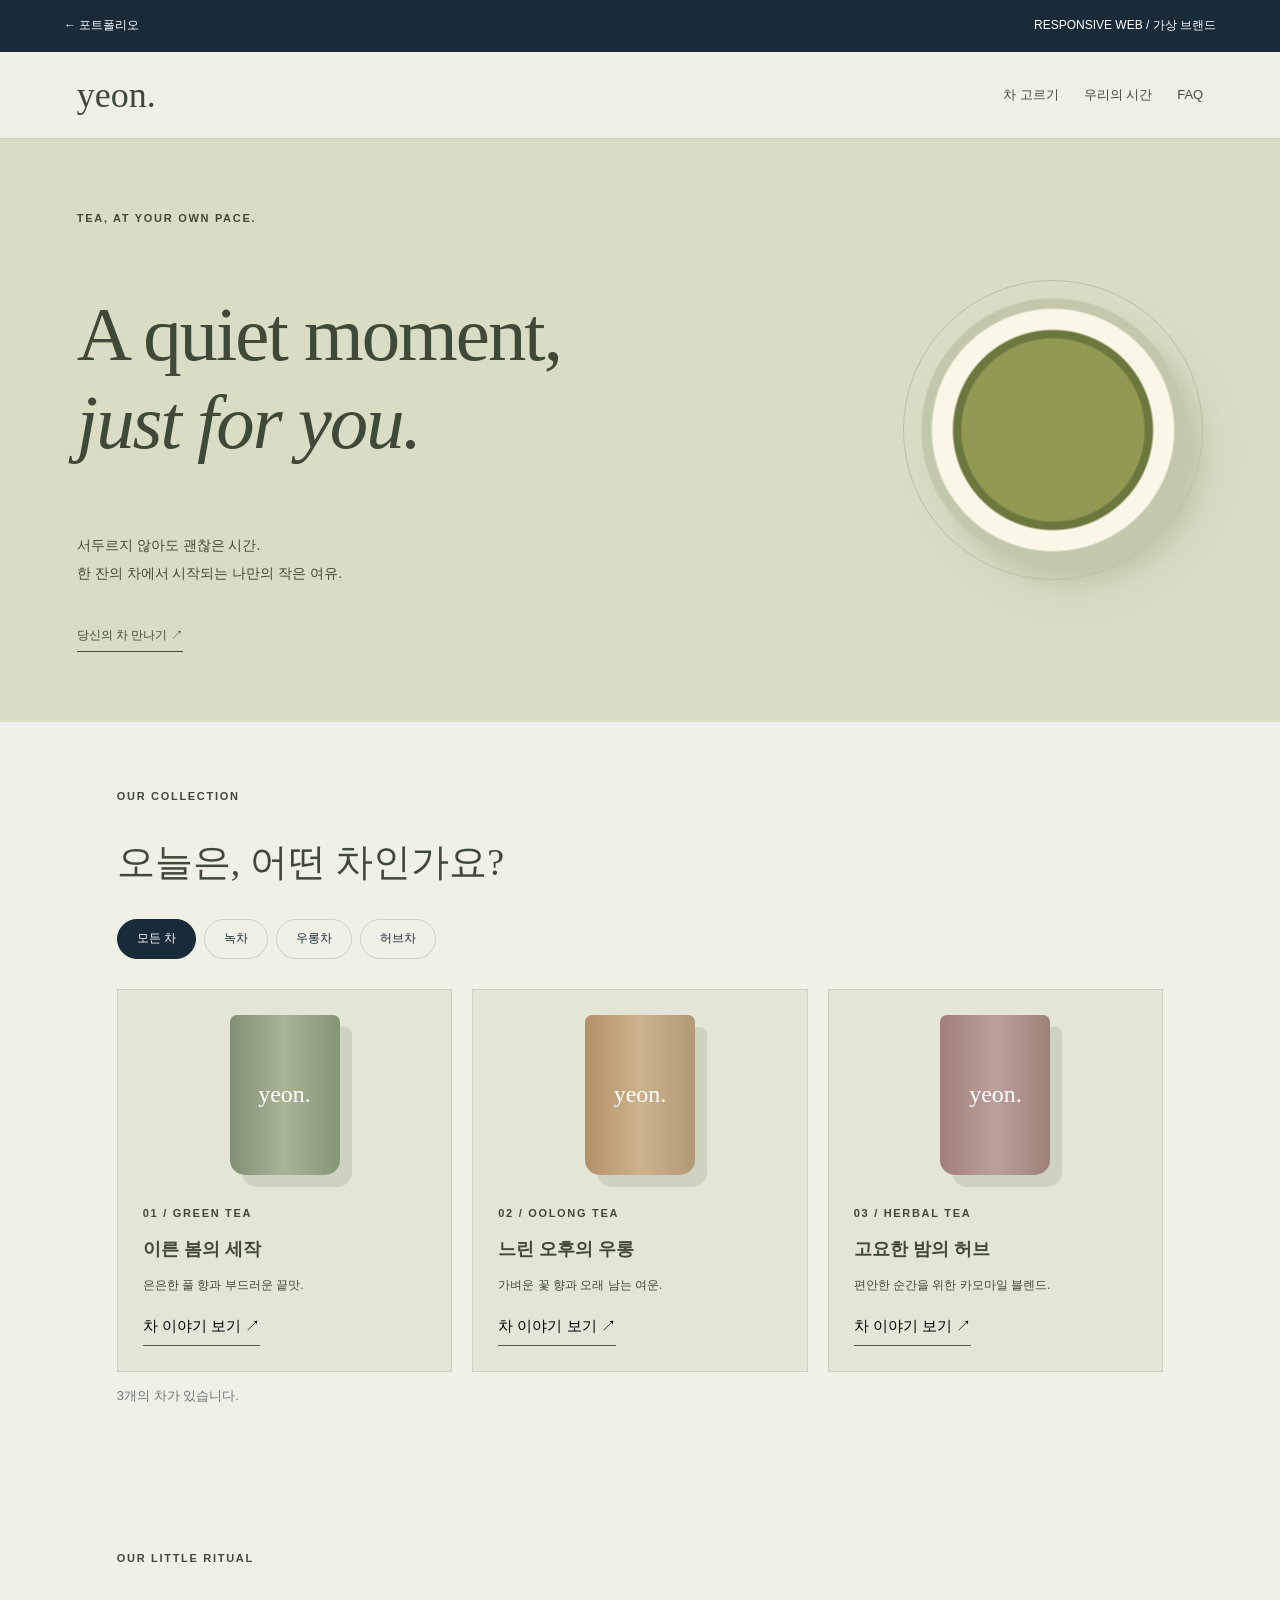
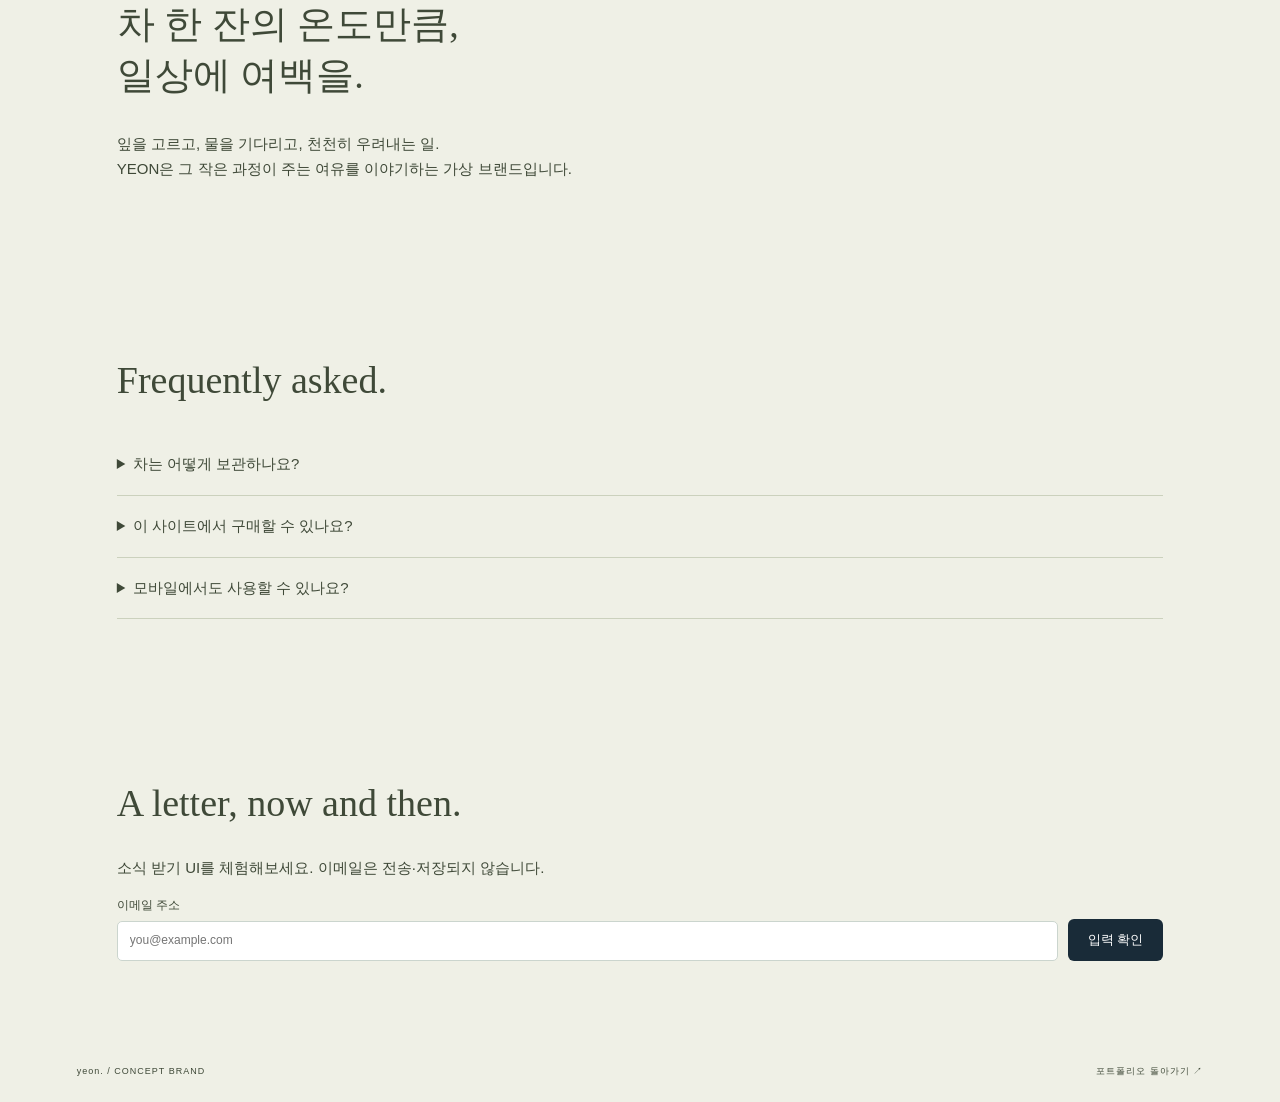
==== demos/brand/index.html @ fe29c584 "Add files via upload" ====
<!doctype html><html lang="ko"><head><meta charset="UTF-8"><meta name="viewport" content="width=device-width,initial-scale=1"><title>yeon. — 차를 위한 느린 시간</title><meta name="description" content="가상의 티 브랜드 YEON 반응형 웹 개인 프로젝트">  <script type="module" crossorigin src="../../assets/brand-DzNew3xN.js"></script>
  <link rel="modulepreload" crossorigin href="../../assets/style-luWbWYtQ.js">
  <link rel="stylesheet" crossorigin href="../../assets/style-BdWT83rc.css">
</head><body class="tea-page"><a class="skip" href="#main">본문 바로가기</a><header class="demo-top"><a href="../../index.html">← 포트폴리오</a><span>RESPONSIVE WEB / 가상 브랜드</span></header><nav class="tea-nav" aria-label="브랜드 메뉴"><a href="#"><b>yeon.</b></a><div><a href="#collection">차 고르기</a><a href="#story">우리의 시간</a><a href="#faq">FAQ</a></div></nav><main id="main"><section class="brand-hero"><div><div class="eyebrow">TEA, AT YOUR OWN PACE.</div><h1>A quiet moment,<br><em>just for you.</em></h1><p>서두르지 않아도 괜찮은 시간.<br>한 잔의 차에서 시작되는 나만의 작은 여유.</p><a class="text-link" href="#collection">당신의 차 만나기 ↗</a></div><div class="brand-cup" role="img" aria-label="녹차가 담긴 찻잔을 표현한 CSS 일러스트"></div></section><section class="brand-section" id="collection"><div class="eyebrow">OUR COLLECTION</div><h2>오늘은, 어떤 차인가요?</h2><div class="filters" role="group" aria-label="차 종류"><button class="active" data-tea="all" aria-pressed="true">모든 차</button><button data-tea="green" aria-pressed="false">녹차</button><button data-tea="oolong" aria-pressed="false">우롱차</button><button data-tea="herbal" aria-pressed="false">허브차</button></div><div class="tea-products"><article class="tea-product" data-type="green"><div class="tea-tin">yeon.</div><span class="eyebrow">01 / GREEN TEA</span><h3>이른 봄의 세작</h3><p>은은한 풀 향과 부드러운 끝맛.</p><button data-product="0">차 이야기 보기 ↗</button></article><article class="tea-product" data-type="oolong"><div class="tea-tin">yeon.</div><span class="eyebrow">02 / OOLONG TEA</span><h3>느린 오후의 우롱</h3><p>가벼운 꽃 향과 오래 남는 여운.</p><button data-product="1">차 이야기 보기 ↗</button></article><article class="tea-product" data-type="herbal"><div class="tea-tin">yeon.</div><span class="eyebrow">03 / HERBAL TEA</span><h3>고요한 밤의 허브</h3><p>편안한 순간을 위한 카모마일 블렌드.</p><button data-product="2">차 이야기 보기 ↗</button></article></div><p id="tea-status" role="status" class="subtle">3개의 차가 있습니다.</p></section><section class="brand-section" id="story"><div class="eyebrow">OUR LITTLE RITUAL</div><h2>차 한 잔의 온도만큼,<br>일상에 여백을.</h2><p>잎을 고르고, 물을 기다리고, 천천히 우려내는 일.<br>YEON은 그 작은 과정이 주는 여유를 이야기하는 가상 브랜드입니다.</p></section><section class="brand-section faq" id="faq"><h2>Frequently asked.</h2><details><summary>차는 어떻게 보관하나요?</summary><p>향이 강한 물건과 분리하고, 직사광선과 습기를 피해 밀봉해 보관해주세요.</p></details><details><summary>이 사이트에서 구매할 수 있나요?</summary><p>포트폴리오용 가상 브랜드로, 실제 주문과 결제는 제공하지 않습니다.</p></details><details><summary>모바일에서도 사용할 수 있나요?</summary><p>화면 폭에 맞춰 제품 목록과 메인 비주얼이 재배치됩니다.</p></details></section><section class="brand-section"><h2>A letter, now and then.</h2><p>소식 받기 UI를 체험해보세요. 이메일은 전송·저장되지 않습니다.</p><form id="newsletter" class="toolbar"><label>이메일 주소<input name="email" type="email" required placeholder="you@example.com" autocomplete="email"></label><button class="button">입력 확인</button></form><p role="status" id="newsletter-result"></p></section></main><footer><span>yeon. / CONCEPT BRAND</span><a href="../../index.html">포트폴리오 돌아가기 ↗</a></footer><dialog id="tea-dialog"><button class="dialog-close" aria-label="닫기">×</button><div id="tea-detail"></div></dialog></body></html>
---- assets/style-BdWT83rc.css ----
*{box-sizing:border-box}html{scroll-behavior:smooth;scroll-padding-top:24px}body{margin:0;background:#f5f3ed;color:#192b38;font-family:Arial,Apple SD Gothic Neo,Malgun Gothic,sans-serif;font-size:15px;line-height:1.65}a{color:inherit;text-decoration:none}button,input,select{font:inherit}button,a,input,select,summary{outline-offset:5px}button{cursor:pointer}button:disabled{cursor:wait;opacity:.55}button:focus-visible,a:focus-visible,input:focus-visible,select:focus-visible,summary:focus-visible{outline:3px solid #ee673d}.skip{position:fixed;left:16px;top:-100px;z-index:100;background:#192b38;color:#fff;padding:12px}.skip:focus{top:12px}.sr-only{position:absolute;width:1px;height:1px;overflow:hidden;clip-path:inset(50%)}.site-header,main>section,footer{padding-left:6%;padding-right:6%}.site-header{display:flex;align-items:center;gap:28px;height:112px;border-bottom:1px solid #d9ddd8}.wordmark{font-size:38px;font-weight:900;letter-spacing:-5px}.wordmark span{font-size:13px;vertical-align:top;letter-spacing:0;margin-left:8px}.header-caption{font-size:10px;line-height:1.5;letter-spacing:1.4px}.site-header nav{margin-left:auto;display:flex;gap:34px;font-size:13px}.site-header small{color:#ee673d}.eyebrow{font-size:11px;letter-spacing:1.7px;font-weight:700}.orange-dot{width:7px;height:7px;border-radius:50%;display:inline-block;background:#ee673d;margin-right:10px}.hero{padding-top:66px}.hero h1{font-size:clamp(40px,6.7vw,100px);line-height:1.22;letter-spacing:-.075em;margin:30px 0 28px;font-weight:800}.serif{font-weight:500}.orange{color:#ee673d}.hero-bottom{display:flex;align-items:center;justify-content:space-between;margin-bottom:50px}.hero-bottom p{font-size:16px;line-height:1.9}.circle-link{border:1px solid #a4afa9;border-radius:50%;width:75px;height:75px;display:grid;place-items:center;font-size:36px;transition:.25s}.circle-link:hover{background:#192b38;color:#f5f3ed;transform:rotate(-15deg)}.hero-foot{display:flex;justify-content:space-between;border-top:1px solid #cbd1ca;padding:17px 0;font-size:9px;letter-spacing:1px}.work-section{padding-top:80px;padding-bottom:90px}.section-heading{display:flex;align-items:end;justify-content:space-between}.section-heading h2{font-size:32px;letter-spacing:-1.5px;margin:12px 0}.section-heading>p{font-size:11px;color:#63716e}.filters{display:flex;gap:8px;flex-wrap:wrap;margin:25px 0 30px}.filters button{background:transparent;border:1px solid #cbd1ca;border-radius:30px;padding:9px 19px;font-size:12px;color:#192b38}.filters .active{background:#192b38;color:#fff;border-color:#192b38}.filters sup{margin-left:5px;font-size:9px}.project-grid{display:grid;grid-template-columns:1fr 1fr;gap:48px 30px}.project[hidden]{display:none}.project-art{display:block;position:relative;aspect-ratio:1.42;overflow:hidden;border-radius:3px}.art-label{position:absolute;bottom:20px;left:25px;font-size:8px;letter-spacing:1px;font-weight:700}.art-arrow{position:absolute;bottom:16px;right:22px;font-size:24px}.project-art>div{transition:transform .45s}.project-art:hover>div{transform:translateY(-4px)}.art-admin{background:#d9e3df;padding:40px 28px}.mini-admin{display:flex;background:#fff;border-radius:5px;box-shadow:0 12px 35px #243b3c20;height:90%;font-size:7px;transform:rotate(-3deg)}.mini-admin aside{width:24%;padding:17px 10px;border-right:1px solid #eee;background:#f9fbfa}.mini-admin aside b{font-size:15px;display:block;margin-bottom:20px}.mini-admin aside b span{color:#ee673d;margin-left:8px}.mini-admin i{display:block;font-style:normal;margin:10px 0;padding:4px}.mini-admin .selected{background:#deebe6;color:#276353}.mini-main{padding:18px 15px;flex:1}.mini-top{font-size:12px;font-weight:700}.mini-top>span{float:right;color:#4a8070;font-size:6px}.mini-kpis{display:flex;gap:7px;margin-top:15px}.mini-kpis>div{border:1px solid #e1e8e5;padding:7px;flex:1;font-size:6px}.mini-kpis strong{display:block;font-size:16px}.mini-kpis em{font-style:normal;color:#3e8a71}.mini-kpis small{font-size:8px}.mini-chart{border:1px solid #e1e8e5;margin-top:12px;padding:10px;height:85px}.bars{display:flex;align-items:end;gap:9%;height:45px;margin-top:5px}.bars i{background:#416d60;height:var(--h);width:8%;border-radius:2px 2px 0 0}.mini-lines i{display:block;border-bottom:1px solid #e5ebe8;height:13px}.art-play{background:#f3734e;color:#3d2b35}.play-title{position:absolute;top:20px;left:27px;font-size:60px;font-weight:900;line-height:.95;letter-spacing:-3px;z-index:1;transform:rotate(-7deg)}.play-title em{font-family:Georgia,serif;color:#fff5d8;font-weight:500}.mini-wheel{width:205px;height:205px;background:conic-gradient(#ffe4a1 0 60deg,#584579 60deg 120deg,#fff3d0 120deg 180deg,#d44630 180deg 240deg,#ffe4a1 240deg 300deg,#514476 300deg);border-radius:50%;position:absolute;right:12%;top:22%;border:8px solid #fff0cc;box-shadow:9px 12px #c64c34;display:grid;place-items:center;transform:rotate(12deg)}.mini-wheel span{border-radius:50%;background:#fff3d0;border:4px solid #3c2d3e;font-size:32px;width:62px;height:62px;text-align:center}.ticket{position:absolute;left:25px;bottom:65px;padding:10px 15px;background:#fff0cc;font-size:10px;letter-spacing:2px;transform:rotate(-8deg);border:1px dashed #4a3038}.art-orders{background:#d8dce9;padding:40px 35px}.order-preview{background:#fbfcff;border-radius:5px;padding:23px;box-shadow:8px 12px #bbc2d4;transform:rotate(3deg)}.order-head{display:flex;justify-content:space-between;align-items:center;font-size:7px}.order-head b{font-size:15px;letter-spacing:-.5px}.order-head b span{color:#ee673d}.order-preview h4{font-size:24px;letter-spacing:-1px;margin:20px 0}.order-preview-tabs{font-size:8px;word-spacing:12px;border-bottom:1px solid #ddd;padding-bottom:10px}.order-preview-tabs b{color:#52659c}.preview-row{display:flex;justify-content:space-between;font-size:7px;padding:12px 0;border-bottom:1px solid #e5e6ee}.preview-row em{font-style:normal;background:#e5eaf8;padding:0 6px;border-radius:5px}.art-tea{background:#d5d5be;color:#3f4938}.tea-logo{position:absolute;left:28px;top:15px;font-family:Georgia,serif;font-size:36px}.tea-orbit{width:320px;height:320px;border:1px solid #a6ad91;border-radius:50%;position:absolute;right:-40px;top:-50px}.tea-cup{position:absolute;right:12%;top:20%;width:160px;height:160px;border-radius:50%;background:radial-gradient(circle,#929451 0 43%,#6d7040 44% 47%,#f3eee1 48% 58%,#d9d3bd 59% 63%,transparent 64%);filter:drop-shadow(12px 19px 8px rgba(89,97,61,.2509803922))}.tea-copy{position:absolute;left:28px;bottom:65px;font-size:39px;line-height:1.13;font-family:Georgia,serif;letter-spacing:-1.5px}.tea-copy em{font-weight:400}.project-caption{display:flex;justify-content:space-between;gap:10px;padding-top:20px}.project-no{font-size:9px;letter-spacing:1px;color:#687570}.project-caption h3{font-size:19px;margin:7px 0 3px;letter-spacing:-.7px}.project-caption p{font-size:12px;color:#63716e;margin:0}.tags{display:flex;gap:5px;flex-wrap:wrap;align-content:start;padding-top:3px}.tags span{border:1px solid #cbd1ca;font-size:9px;padding:2px 7px;border-radius:20px;white-space:nowrap}.project-links{display:flex;gap:22px;margin-top:16px;font-size:11px}.project-links button{border:0;background:none;color:#63716e;padding:0}.about-section{border-top:1px solid #cbd1ca;padding-top:70px;padding-bottom:80px;display:grid;grid-template-columns:1fr 1fr;gap:60px}.about-section h2{font-size:35px;line-height:1.5;letter-spacing:-1.5px}.about-section p{font-size:13px;color:#63716e}.text-link{font-size:12px;border-bottom:1px solid;padding-bottom:5px;display:inline-block;margin-top:25px}.principles>div{position:relative;padding:22px 0 20px 42px;border-bottom:1px solid #cbd1ca}.principles span{position:absolute;left:0;top:24px;font-size:10px;color:#ee673d}.principles h3{margin:0;font-size:18px}.principles p{margin:7px 0}.contact-section{background:#192b38;color:#f5f3ed;padding-top:65px;padding-bottom:40px}.contact-section .eyebrow{color:#a9b4b4}.contact-section h2{font-size:clamp(32px,5.2vw,72px);line-height:1.3;letter-spacing:-3px;margin:24px 0 40px}.contact-section h2 span{color:#ee673d;margin-left:35px}.contact-bottom{display:flex;justify-content:space-between;border-top:1px solid rgba(255,255,255,.1882352941);padding-top:20px;font-size:12px}.contact-bottom p{margin:0;color:#bac3c3}footer{display:flex;justify-content:space-between;padding-top:23px;padding-bottom:23px;font-size:9px;letter-spacing:1px}dialog{border:0;border-radius:12px;padding:40px;width:min(620px,90vw);color:#192b38;background:#f5f3ed;max-height:85vh}dialog::backdrop{background:#15263199}.dialog-close{position:absolute;right:15px;top:10px;border:0;background:none;font-size:30px}dialog h2{font-size:28px}dialog li{margin-bottom:10px}dialog .button{display:inline-block;margin-top:20px}.button{border:0;background:#192b38;color:#fff;padding:10px 20px;border-radius:6px;font-size:13px}.button.secondary{background:#fff;color:#192b38;border:1px solid #ced7d2}.badge{padding:4px 9px;border-radius:20px;background:#e6eee9;color:#3e6556;font-size:11px;white-space:nowrap}.notice{padding:12px 16px;background:#fff3df;border:1px solid #eadcc0;border-radius:6px;font-size:12px;color:#736447}.demo-top{display:flex;justify-content:space-between;align-items:center;padding:16px 5%;background:#192b38;color:#fff;font-size:12px}.demo-wrap{max-width:1250px;margin:auto;padding:40px 5%}.demo-wrap h1{font-size:34px;letter-spacing:-1.5px;margin:8px 0}.demo-wrap h2{font-size:20px}.demo-heading{display:flex;justify-content:space-between;align-items:center;gap:20px;margin:25px 0}.subtle{color:#6a7774;font-size:13px}.stat-grid{display:grid;grid-template-columns:repeat(3,1fr);gap:18px;margin:24px 0}.stat{background:#fff;border:1px solid #dde3dd;border-radius:8px;padding:22px}.stat strong{display:block;font-size:30px;margin-top:8px}.stat small{color:#41705e}.panel{background:#fff;border:1px solid #dde3dd;border-radius:8px;padding:24px;margin:18px 0}.toolbar{display:flex;flex-wrap:wrap;gap:10px;align-items:end}.toolbar label{display:grid;gap:5px;font-size:12px;flex:1;min-width:130px}input,select{border:1px solid #cbd5ce;border-radius:5px;padding:9px 12px;max-width:100%;background:#fff;color:#192b38}table{width:100%;border-collapse:collapse;white-space:nowrap;font-size:13px}th{text-align:left;background:#f4f6f3;font-size:11px;color:#6a7774}td,th{padding:14px 12px;border-bottom:1px solid #e6ebe6}.table-scroll{overflow:auto;margin-top:20px}.table-link{border:0;background:none;color:#315e81;text-decoration:underline}.pagination{display:flex;justify-content:center;gap:8px;margin-top:20px}.pagination button{border:1px solid #d4dcd5;background:#fff;padding:5px 12px;border-radius:4px}.pagination .active{background:#192b38;color:#fff}.demo-tabs{display:flex;gap:6px;border-bottom:1px solid #cbd5ce;margin:20px 0}.demo-tabs button{border:0;background:none;padding:10px 18px;color:#627069}.demo-tabs .active{border-bottom:2px solid #ee673d;color:#192b38;font-weight:700}.data-chart{display:flex;align-items:end;gap:6%;height:170px;padding-top:20px;border-bottom:1px solid #d4dcd5}.data-chart>div{height:var(--h);background:#4f7c68;flex:1;min-height:15px;border-radius:5px 5px 0 0;position:relative}.data-chart span{position:absolute;bottom:4px;left:0;right:0;text-align:center;color:#fff;font-size:11px}.detail-grid{display:grid;grid-template-columns:1fr 1fr;gap:18px}.empty{text-align:center;padding:35px;color:#667771}.error{color:#b84428;font-size:12px}.form-stack{display:grid;gap:15px}.form-stack label{display:grid;gap:5px;font-size:13px}.toast{padding:12px;background:#dfeee6;border-radius:6px;margin:15px 0}.lab-body{background:#fff6e9}.lab-title{font-family:Georgia,serif;font-size:65px!important;color:#47314d}.lab-tabs{display:flex;gap:10px;flex-wrap:wrap;margin:22px 0}.lab-tabs button{padding:10px 20px;border:1px solid #d9cfc5;background:transparent;border-radius:25px}.lab-tabs .active{background:#49364f;color:#fff}.lab-panel{background:#fffdfa;border:1px solid #e6d8ca;border-radius:15px;padding:35px;text-align:center;min-height:400px}.wheel-wrap{position:relative;width:260px;height:260px;margin:15px auto 30px}.wheel{width:100%;height:100%;border:10px solid #f5dfb2;border-radius:50%;background:conic-gradient(#eb7657 0 60deg,#6d5882 60deg 120deg,#edc46f 120deg 180deg,#eb7657 180deg 240deg,#6d5882 240deg 300deg,#edc46f 300deg);transition:transform 3s cubic-bezier(.12,.65,.13,1);display:grid;place-items:center}.wheel b{background:#fff5e1;border-radius:50%;width:70px;height:70px;display:grid;place-items:center;font-size:30px;color:#49364f}.pointer{position:absolute;top:-10px;left:calc(50% - 12px);border-left:12px solid transparent;border-right:12px solid transparent;border-top:28px solid #49364f;z-index:1}.prize-legend{font-size:12px;color:#746572}.cards{display:flex;gap:16px;justify-content:center;margin:35px 0;flex-wrap:wrap}.draw-card{background:#6b577b;border:4px solid #e5c58a;color:#fff1d3;width:120px;height:160px;border-radius:10px;font-size:32px;transition:transform .3s}.draw-card.revealed{background:#fff0d5;color:#49364f;font-size:17px;transform:rotate(-3deg)}.mission-list{max-width:580px;margin:25px auto;text-align:left}.mission-row{display:flex;justify-content:space-between;align-items:center;padding:15px 0;border-bottom:1px solid #e4d9ce;gap:10px}.mission-row button{border:1px solid #d6c9bf;border-radius:6px;padding:7px 12px;background:#fff}.mission-row button:disabled{cursor:default}.mission-progress{width:100%;accent-color:#ee673d;height:16px}.drag-list{list-style:none;padding:0;max-width:550px;margin:25px auto;display:grid;gap:10px}.drag-item{display:flex;align-items:center;justify-content:space-between;background:#f4ece1;padding:16px;border:1px solid #dacabb;border-radius:6px;gap:10px;cursor:grab}.drag-item button{border:1px solid #cbb9a9;background:#fff;padding:4px 12px;border-radius:4px}.drag-item.selected{outline:3px solid #ed704f}.tea-page{background:#eff0e6;color:#3f4938}.tea-nav{display:flex;align-items:center;justify-content:space-between;padding:22px 6%;border-bottom:1px solid #ccd1be}.tea-nav b{font:36px Georgia,serif}.tea-nav div{display:flex;gap:25px;font-size:13px}.brand-hero{padding:70px 6%;min-height:500px;display:flex;align-items:center;justify-content:space-between;background:#d9ddc6;overflow:hidden;gap:30px}.brand-hero h1{font:clamp(42px,6vw,82px)/1.15 Georgia,serif;letter-spacing:-2px}.brand-hero p{font-size:14px;line-height:2}.brand-cup{flex:0 0 300px;width:300px;height:300px;background:radial-gradient(circle,#919952 0 43%,#6b773c 44% 47%,#fbf7e8 48% 57%,#c3c8ad 58% 62%,transparent 63%);filter:drop-shadow(20px 24px 12px rgba(83,101,53,.1882352941));border:1px solid #b8c0a5;border-radius:50%}.brand-section{max-width:1200px;margin:auto;padding:65px 6%}.brand-section h2{font:38px Georgia,serif}.tea-products{display:grid;grid-template-columns:repeat(3,1fr);gap:20px;margin-top:30px}.tea-product{padding:25px;background:#e3e6d6;border:1px solid #cbd1bd}.tea-tin{height:160px;margin:0 auto 25px;width:110px;background:linear-gradient(90deg,#819075,#a8b496,#849578);border-radius:7px 7px 15px 15px;display:grid;place-items:center;font:24px Georgia,serif;box-shadow:12px 12px #344c3020;color:#fff}.tea-product:nth-child(2) .tea-tin{background:linear-gradient(90deg,#b49168,#ccb28d,#b39875)}.tea-product:nth-child(3) .tea-tin{background:linear-gradient(90deg,#a17e79,#bca09b,#9f8179)}.tea-product h3{font-size:18px;margin:10px 0}.tea-product p{font-size:12px}.tea-product button{background:none;border:0;border-bottom:1px solid #526047;padding:6px 0}.faq details{border-bottom:1px solid #cbd1bd;padding:18px 0}.faq summary{cursor:pointer}.faq p{font-size:13px;color:#63705b}.profile-wrap{max-width:850px;margin:auto;padding:60px 6%}.profile-wrap section{padding:20px 0;border-bottom:1px solid #ccd1ca}.profile-wrap h1{font-size:45px;margin:5px 0}.profile-wrap li{margin:10px 0}@media(min-width:1500px){.site-header,main>section,footer{padding-left:max(6%,(100vw - 1320px) / 2);padding-right:max(6%,(100vw - 1320px) / 2)}}@media(max-width:800px){.site-header{height:85px;gap:18px}.site-header nav{gap:18px}.hero{padding-top:44px}.hero h1{font-size:8.2vw}.hero-bottom{margin-bottom:30px}.hero-bottom p{font-size:13px}.hero-foot{font-size:7px}.hero-foot span:last-child{display:none}.work-section{padding-top:50px}.section-heading{display:block}.section-heading h2{font-size:27px}.project-grid{gap:35px 20px}.project-caption{display:block}.tags{margin-top:9px}.project-art{aspect-ratio:1.2}.mini-admin{min-width:260px}.art-admin{padding:35px 15px}.mini-wheel{width:145px;height:145px;right:8%;top:30%}.play-title{font-size:45px}.order-preview{min-width:250px;padding:15px}.art-orders{padding:40px 20px}.tea-copy{font-size:29px}.tea-cup{width:130px;height:130px;right:4%}.about-section{gap:30px}.about-section h2{font-size:27px}.principles>div{padding-left:30px}.contact-bottom{gap:20px}.brand-cup{flex-basis:220px;height:220px}.tea-products{gap:10px}.tea-product{padding:20px 12px}}@media(max-width:560px){.header-caption{display:none}.site-header nav{font-size:11px}.hero h1{font-size:9vw;margin:30px 0}.hero-bottom p{font-size:12px}.circle-link{width:49px;height:49px;font-size:26px}.project-grid{grid-template-columns:1fr}.project-art{aspect-ratio:1.4}.mini-admin{min-width:0}.mini-wheel{width:190px;height:190px;top:20%}.play-title{font-size:60px}.project-caption{display:flex}.project-caption h3{font-size:17px}.tags{max-width:90px}.tea-copy{font-size:38px}.tea-cup{width:160px;height:160px;right:8%}.about-section{grid-template-columns:1fr}.about-section h2{font-size:30px}.contact-section h2{letter-spacing:-1.5px}.contact-bottom{display:block}.contact-bottom a{display:inline-block;margin-top:20px}footer span:nth-child(2){display:none}.stat-grid{gap:8px}.stat{padding:12px}.stat strong{font-size:23px}.stat small{font-size:9px}.demo-wrap{padding-top:24px}.demo-wrap h1{font-size:28px}.demo-heading{flex-wrap:wrap}.panel{padding:16px}.detail-grid{grid-template-columns:1fr}.lab-panel{padding:25px 12px}.lab-title{font-size:48px!important}.cards{gap:8px}.draw-card{width:85px;height:125px}.brand-hero{display:block;padding-top:40px}.brand-cup{width:240px;height:240px;margin:30px auto 0}.tea-nav div{gap:15px}.tea-products{grid-template-columns:1fr}.tea-product{padding:25px}.tea-tin{height:180px;width:130px}.hero-foot{letter-spacing:.3px}.drag-item{padding:12px;font-size:12px}.drag-item button{padding:4px 8px}}@media(prefers-reduced-motion:reduce){html{scroll-behavior:auto}*,*:before,*:after{animation-duration:.01ms!important;transition-duration:.01ms!important}.wheel{transition-duration:.01ms!important}}.resume-page{background:#e8ece9}.resume-layout{max-width:1080px;margin:0 auto;padding:32px 24px 55px}.resume-toolbar{display:flex;justify-content:space-between;align-items:center;gap:20px}.resume-toolbar p{margin:5px 0;font-size:22px;font-weight:700;letter-spacing:-.7px}.resume-actions{display:flex;gap:10px;flex-wrap:wrap}.resume-help{font-size:12px;color:#5a6962;margin:16px 0 25px}.resume-sheet{background:#fff;padding:45px 48px;margin-bottom:25px;box-shadow:0 5px 25px #172f2010;border:1px solid #dbe2dc}.card-title{display:flex;justify-content:space-between;gap:20px;align-items:center;border-bottom:2px solid #192b38;padding-bottom:20px;margin-bottom:22px}.card-title h1{font-size:32px;letter-spacing:-1px;margin:10px 0 4px;line-height:1.4}.card-title p{margin:0;font-size:13px}.card-title .eyebrow{font-size:10px;color:#65736c}.card-title>span{font-size:10px;letter-spacing:1px;white-space:nowrap;color:#63726a}.card-title h2{font-size:26px;margin:8px 0;letter-spacing:-1px}.card-summary{font-size:13px;line-height:1.85;margin-bottom:25px}.card-section{margin:22px 0}.card-section h2{font-size:17px;letter-spacing:-.4px;margin:0 0 10px}.resume-table{table-layout:fixed;white-space:normal;font-size:12px;border:1px solid #d9d9d9;color:#192b38}.resume-table th,.resume-table td{border:1px solid #d9d9d9;padding:11px 12px;vertical-align:middle;overflow-wrap:anywhere;line-height:1.65}.resume-table th{background:#e9eef1;color:#192b38;font-size:11px;font-weight:700}.resume-table thead th{text-align:center}.resume-table thead~tbody tr:nth-child(2n){background:#f8faf9}.card-note{font-size:12px;line-height:1.85}.resume-foot{display:flex;justify-content:space-between;gap:20px;font-size:12px;color:#586b60}.resume-table-wrap{width:100%;overflow-x:auto}@media(max-width:650px){.resume-layout{padding:22px 14px}.resume-toolbar{align-items:start;flex-direction:column}.resume-actions{width:100%}.resume-actions>*{text-align:center;flex:1;font-size:12px;padding:10px}.resume-sheet{padding:25px 18px}.card-title h1{font-size:27px}.card-title h2{font-size:22px}.resume-table{font-size:11px}.resume-table th,.resume-table td{padding:9px 7px}.card-section .resume-table{min-width:540px}.card-section:first-of-type .resume-table{min-width:470px}.resume-help{font-size:11px}.resume-foot{flex-direction:column;gap:8px}.card-summary{font-size:12px}.card-title .eyebrow{font-size:8px}}@page{size:A4 portrait;margin:13mm}@media print{html,body.resume-page{margin:0!important;padding:0!important;background:#fff!important;color:#000!important;font-size:10pt;scroll-behavior:auto}.no-print,.skip{display:none!important}.resume-layout{max-width:none;margin:0;padding:0}.resume-sheet{border:0;box-shadow:none;padding:0;margin:0;break-after:page;page-break-after:always}.resume-sheet:last-child{break-after:auto;page-break-after:auto}.card-title{border-bottom:1pt solid #000;padding-bottom:4mm;margin-bottom:4mm;break-inside:avoid}.card-title h1{font-size:22pt;margin:2mm 0}.card-title h2{font-size:18pt}.card-title .eyebrow{font-size:8pt}.card-summary{font-size:10pt;line-height:1.65;margin-bottom:4mm}.card-section{margin:4mm 0;break-inside:avoid;page-break-inside:avoid}.card-section h2{font-size:12pt;margin-bottom:2mm;break-after:avoid}.resume-table-wrap{overflow:visible}.resume-table,.card-section .resume-table,.card-section:first-of-type .resume-table{width:100%;min-width:0;font-size:9pt;table-layout:fixed}.resume-table th,.resume-table td{padding:2.2mm 2.5mm;border:.5pt solid #aaa;line-height:1.5;color:#000;font-size:9pt}.resume-table th{background:#eceff1!important;print-color-adjust:exact;-webkit-print-color-adjust:exact}.resume-table tr{break-inside:avoid;page-break-inside:avoid}.resume-table thead{display:table-header-group}.card-note{font-size:10pt;line-height:1.65}a{color:#000;text-decoration:none}}.resume-review{margin:0 0 24px;padding:14px 18px;background:#fff6e8;border:1px solid #e7d4b7;border-radius:6px;font-size:12px}.resume-review summary{cursor:pointer;font-weight:700}.resume-review li{margin:7px 0;line-height:1.8}
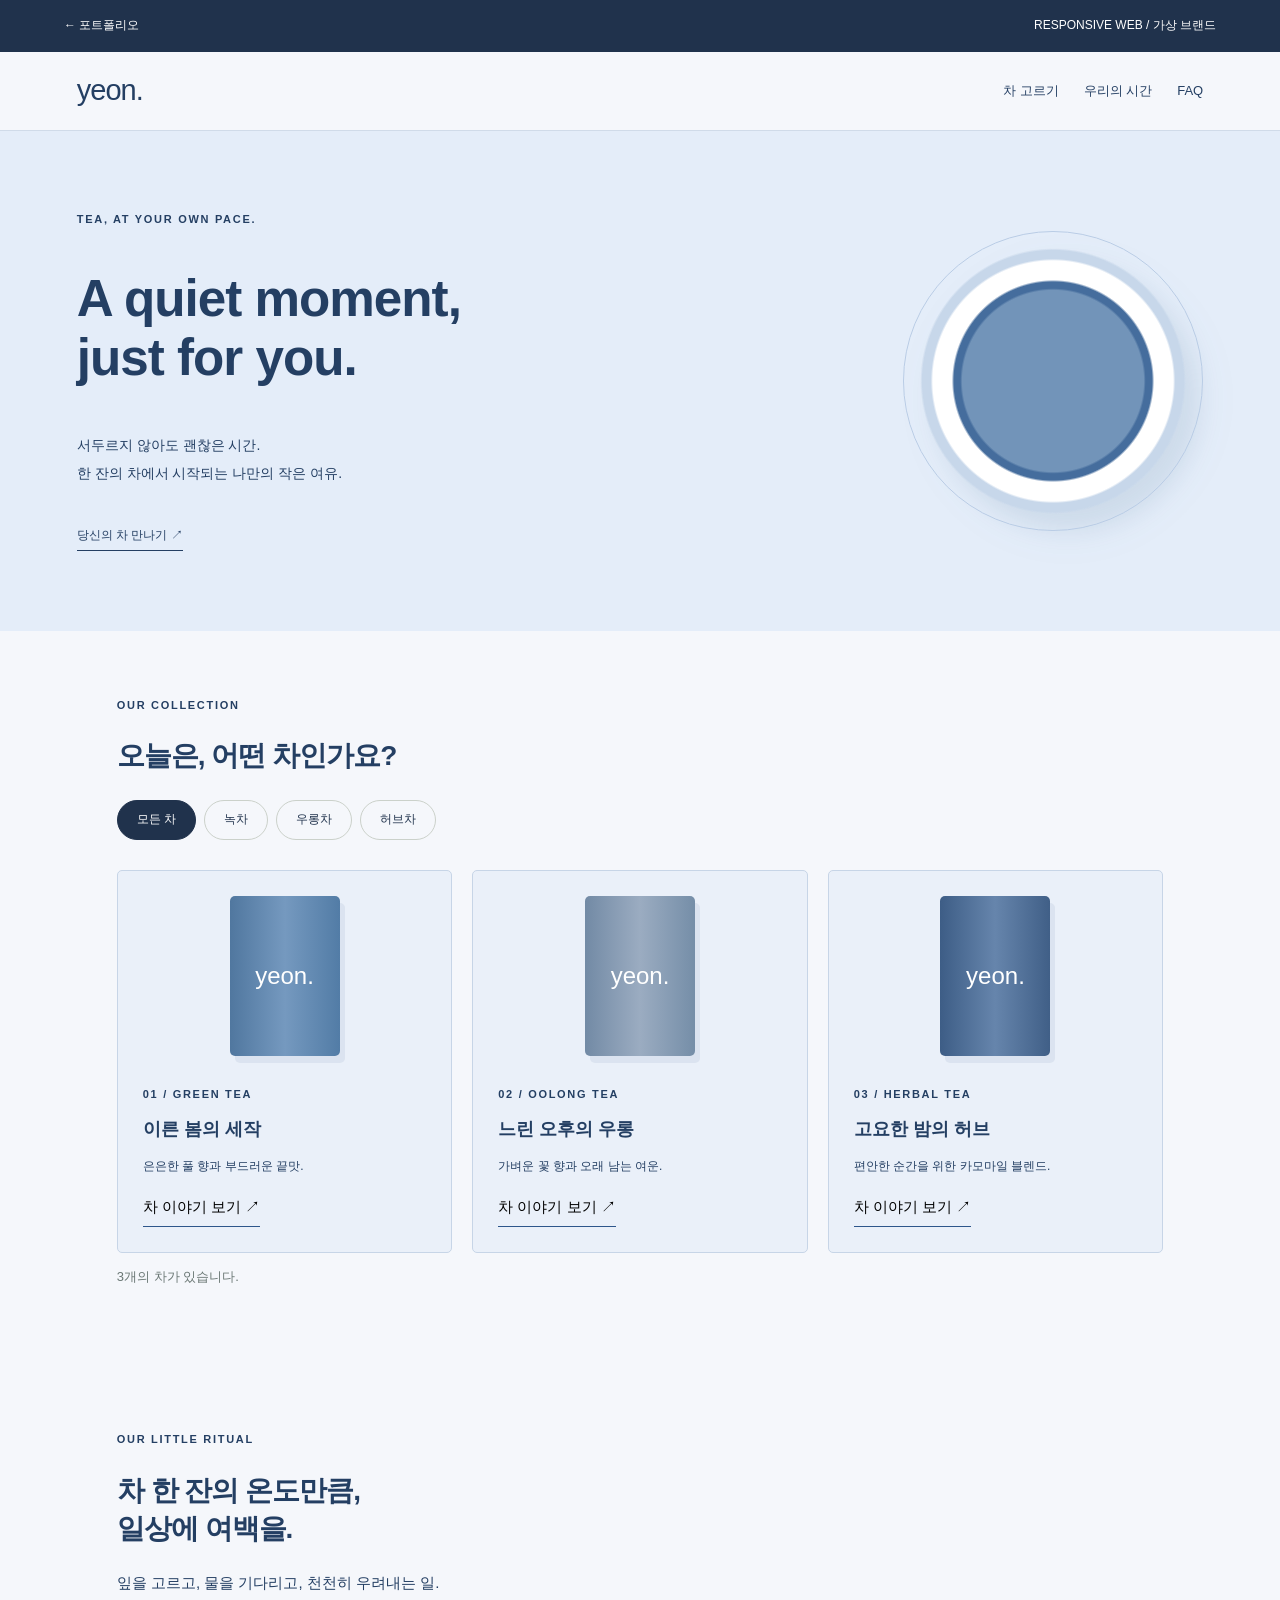
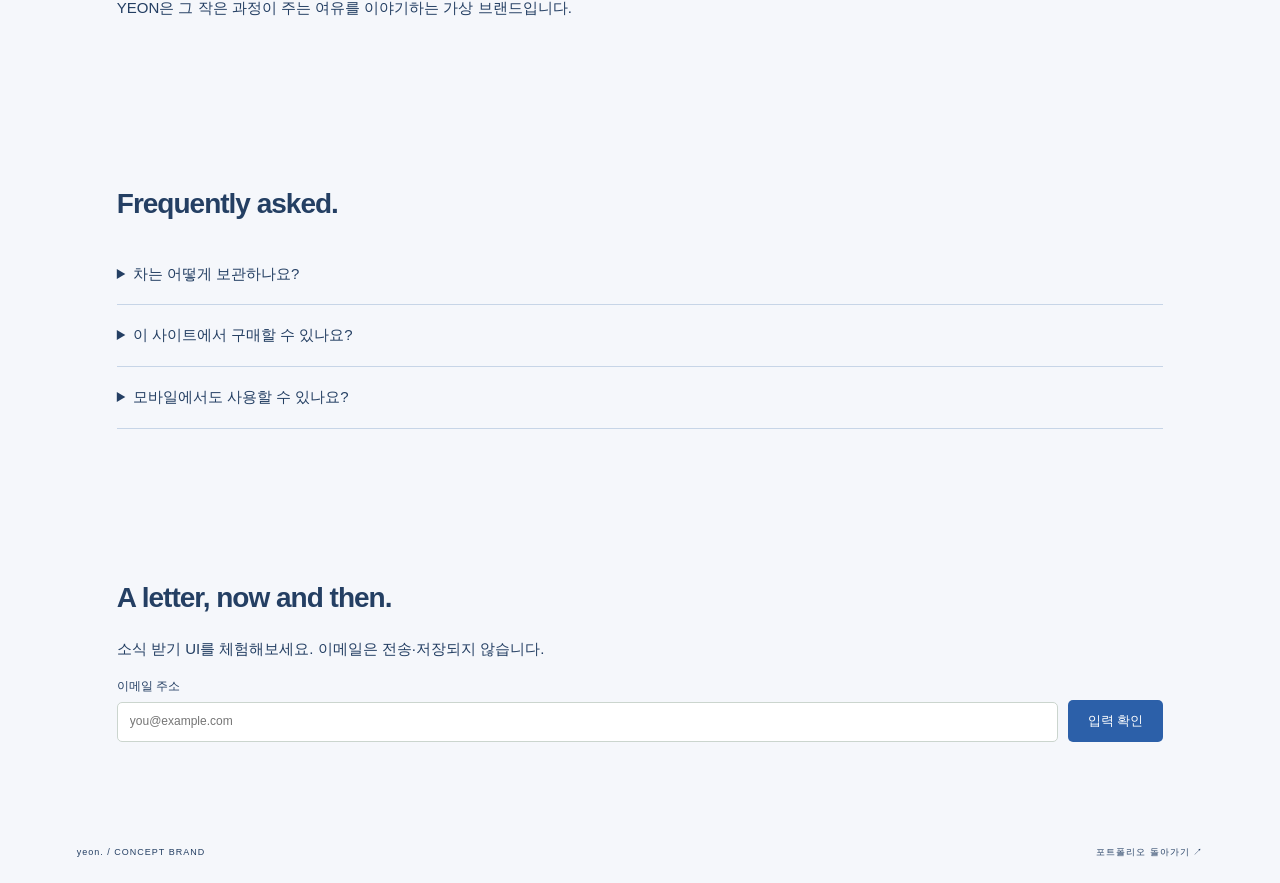
==== commit d75650b0: "Add files via upload" ====
--- a/demos/brand/index.html
+++ b/demos/brand/index.html
@@ -1,4 +1,4 @@
-<!doctype html><html lang="ko"><head><meta charset="UTF-8"><meta name="viewport" content="width=device-width,initial-scale=1"><title>yeon. — 차를 위한 느린 시간</title><meta name="description" content="가상의 티 브랜드 YEON 반응형 웹 개인 프로젝트">  <script type="module" crossorigin src="../../assets/brand-DzNew3xN.js"></script>
-  <link rel="modulepreload" crossorigin href="../../assets/style-luWbWYtQ.js">
-  <link rel="stylesheet" crossorigin href="../../assets/style-BdWT83rc.css">
+<!doctype html><html lang="ko"><head><meta charset="UTF-8"><meta name="viewport" content="width=device-width,initial-scale=1"><title>yeon. — 차를 위한 느린 시간</title><meta name="description" content="가상의 티 브랜드 YEON 반응형 웹 개인 프로젝트">  <script type="module" crossorigin src="../../assets/brand-D3wl2raQ.js"></script>
+  <link rel="modulepreload" crossorigin href="../../assets/style-B8U0cxuc.js">
+  <link rel="stylesheet" crossorigin href="../../assets/style-CICm_Bfz.css">
 </head><body class="tea-page"><a class="skip" href="#main">본문 바로가기</a><header class="demo-top"><a href="../../index.html">← 포트폴리오</a><span>RESPONSIVE WEB / 가상 브랜드</span></header><nav class="tea-nav" aria-label="브랜드 메뉴"><a href="#"><b>yeon.</b></a><div><a href="#collection">차 고르기</a><a href="#story">우리의 시간</a><a href="#faq">FAQ</a></div></nav><main id="main"><section class="brand-hero"><div><div class="eyebrow">TEA, AT YOUR OWN PACE.</div><h1>A quiet moment,<br><em>just for you.</em></h1><p>서두르지 않아도 괜찮은 시간.<br>한 잔의 차에서 시작되는 나만의 작은 여유.</p><a class="text-link" href="#collection">당신의 차 만나기 ↗</a></div><div class="brand-cup" role="img" aria-label="녹차가 담긴 찻잔을 표현한 CSS 일러스트"></div></section><section class="brand-section" id="collection"><div class="eyebrow">OUR COLLECTION</div><h2>오늘은, 어떤 차인가요?</h2><div class="filters" role="group" aria-label="차 종류"><button class="active" data-tea="all" aria-pressed="true">모든 차</button><button data-tea="green" aria-pressed="false">녹차</button><button data-tea="oolong" aria-pressed="false">우롱차</button><button data-tea="herbal" aria-pressed="false">허브차</button></div><div class="tea-products"><article class="tea-product" data-type="green"><div class="tea-tin">yeon.</div><span class="eyebrow">01 / GREEN TEA</span><h3>이른 봄의 세작</h3><p>은은한 풀 향과 부드러운 끝맛.</p><button data-product="0">차 이야기 보기 ↗</button></article><article class="tea-product" data-type="oolong"><div class="tea-tin">yeon.</div><span class="eyebrow">02 / OOLONG TEA</span><h3>느린 오후의 우롱</h3><p>가벼운 꽃 향과 오래 남는 여운.</p><button data-product="1">차 이야기 보기 ↗</button></article><article class="tea-product" data-type="herbal"><div class="tea-tin">yeon.</div><span class="eyebrow">03 / HERBAL TEA</span><h3>고요한 밤의 허브</h3><p>편안한 순간을 위한 카모마일 블렌드.</p><button data-product="2">차 이야기 보기 ↗</button></article></div><p id="tea-status" role="status" class="subtle">3개의 차가 있습니다.</p></section><section class="brand-section" id="story"><div class="eyebrow">OUR LITTLE RITUAL</div><h2>차 한 잔의 온도만큼,<br>일상에 여백을.</h2><p>잎을 고르고, 물을 기다리고, 천천히 우려내는 일.<br>YEON은 그 작은 과정이 주는 여유를 이야기하는 가상 브랜드입니다.</p></section><section class="brand-section faq" id="faq"><h2>Frequently asked.</h2><details><summary>차는 어떻게 보관하나요?</summary><p>향이 강한 물건과 분리하고, 직사광선과 습기를 피해 밀봉해 보관해주세요.</p></details><details><summary>이 사이트에서 구매할 수 있나요?</summary><p>포트폴리오용 가상 브랜드로, 실제 주문과 결제는 제공하지 않습니다.</p></details><details><summary>모바일에서도 사용할 수 있나요?</summary><p>화면 폭에 맞춰 제품 목록과 메인 비주얼이 재배치됩니다.</p></details></section><section class="brand-section"><h2>A letter, now and then.</h2><p>소식 받기 UI를 체험해보세요. 이메일은 전송·저장되지 않습니다.</p><form id="newsletter" class="toolbar"><label>이메일 주소<input name="email" type="email" required placeholder="you@example.com" autocomplete="email"></label><button class="button">입력 확인</button></form><p role="status" id="newsletter-result"></p></section></main><footer><span>yeon. / CONCEPT BRAND</span><a href="../../index.html">포트폴리오 돌아가기 ↗</a></footer><dialog id="tea-dialog"><button class="dialog-close" aria-label="닫기">×</button><div id="tea-detail"></div></dialog></body></html>
--- a/assets/style-CICm_Bfz.css
+++ b/assets/style-CICm_Bfz.css
@@ -0,0 +1 @@
+@charset "UTF-8";*{box-sizing:border-box}html{scroll-behavior:smooth;scroll-padding-top:24px}body{margin:0;background:#f4f7fb;color:#20324c;font-family:Arial,Apple SD Gothic Neo,Malgun Gothic,sans-serif;font-size:15px;line-height:1.65}a{color:inherit;text-decoration:none}button,input,select{font:inherit}button,a,input,select,summary{outline-offset:5px}button{cursor:pointer}button:disabled{cursor:wait;opacity:.55}button:focus-visible,a:focus-visible,input:focus-visible,select:focus-visible,summary:focus-visible{outline:3px solid #2862bd}.skip{position:fixed;left:16px;top:-100px;z-index:100;background:#20324c;color:#fff;padding:12px}.skip:focus{top:12px}.sr-only{position:absolute;width:1px;height:1px;overflow:hidden;clip-path:inset(50%)}.site-header,main>section,footer{padding-left:6%;padding-right:6%}.site-header{display:flex;align-items:center;gap:28px;height:112px;border-bottom:1px solid #d9ddd8}.wordmark{font-size:38px;font-weight:900;letter-spacing:-5px}.wordmark span{font-size:13px;vertical-align:top;letter-spacing:0;margin-left:8px}.header-caption{font-size:10px;line-height:1.5;letter-spacing:1.4px}.site-header nav{margin-left:auto;display:flex;gap:34px;font-size:13px}.site-header small{color:#2862bd}.eyebrow{font-size:11px;letter-spacing:1.7px;font-weight:700}.orange-dot{width:7px;height:7px;border-radius:50%;display:inline-block;background:#2862bd;margin-right:10px}.hero{padding-top:66px}.hero h1{font-size:clamp(40px,6.7vw,100px);line-height:1.22;letter-spacing:-.075em;margin:30px 0 28px;font-weight:800}.serif{font-weight:500}.orange{color:#2862bd}.hero-bottom{display:flex;align-items:center;justify-content:space-between;margin-bottom:50px}.hero-bottom p{font-size:16px;line-height:1.9}.circle-link{border:1px solid #a4afa9;border-radius:50%;width:75px;height:75px;display:grid;place-items:center;font-size:36px;transition:.25s}.circle-link:hover{background:#20324c;color:#f4f7fb;transform:rotate(-15deg)}.hero-foot{display:flex;justify-content:space-between;border-top:1px solid #cbd1ca;padding:17px 0;font-size:9px;letter-spacing:1px}.work-section{padding-top:80px;padding-bottom:90px}.section-heading{display:flex;align-items:end;justify-content:space-between}.section-heading h2{font-size:32px;letter-spacing:-1.5px;margin:12px 0}.section-heading>p{font-size:11px;color:#63716e}.filters{display:flex;gap:8px;flex-wrap:wrap;margin:25px 0 30px}.filters button{background:transparent;border:1px solid #cbd1ca;border-radius:30px;padding:9px 19px;font-size:12px;color:#20324c}.filters .active{background:#20324c;color:#fff;border-color:#20324c}.filters sup{margin-left:5px;font-size:9px}.project-grid{display:grid;grid-template-columns:1fr 1fr;gap:48px 30px}.project[hidden]{display:none}.project-art{display:block;position:relative;aspect-ratio:1.42;overflow:hidden;border-radius:3px}.art-label{position:absolute;bottom:20px;left:25px;font-size:8px;letter-spacing:1px;font-weight:700}.art-arrow{position:absolute;bottom:16px;right:22px;font-size:24px}.project-art>div{transition:transform .45s}.project-art:hover>div{transform:translateY(-4px)}.art-admin{background:#d9e3df;padding:40px 28px}.mini-admin{display:flex;background:#fff;border-radius:5px;box-shadow:0 12px 35px #243b3c20;height:90%;font-size:7px;transform:rotate(-3deg)}.mini-admin aside{width:24%;padding:17px 10px;border-right:1px solid #eee;background:#f9fbfa}.mini-admin aside b{font-size:15px;display:block;margin-bottom:20px}.mini-admin aside b span{color:#2862bd;margin-left:8px}.mini-admin i{display:block;font-style:normal;margin:10px 0;padding:4px}.mini-admin .selected{background:#deebe6;color:#276353}.mini-main{padding:18px 15px;flex:1}.mini-top{font-size:12px;font-weight:700}.mini-top>span{float:right;color:#4a8070;font-size:6px}.mini-kpis{display:flex;gap:7px;margin-top:15px}.mini-kpis>div{border:1px solid #e1e8e5;padding:7px;flex:1;font-size:6px}.mini-kpis strong{display:block;font-size:16px}.mini-kpis em{font-style:normal;color:#3e8a71}.mini-kpis small{font-size:8px}.mini-chart{border:1px solid #e1e8e5;margin-top:12px;padding:10px;height:85px}.bars{display:flex;align-items:end;gap:9%;height:45px;margin-top:5px}.bars i{background:#416d60;height:var(--h);width:8%;border-radius:2px 2px 0 0}.mini-lines i{display:block;border-bottom:1px solid #e5ebe8;height:13px}.art-play{background:#f3734e;color:#3d2b35}.play-title{position:absolute;top:20px;left:27px;font-size:60px;font-weight:900;line-height:.95;letter-spacing:-3px;z-index:1;transform:rotate(-7deg)}.play-title em{font-family:Georgia,serif;color:#fff5d8;font-weight:500}.mini-wheel{width:205px;height:205px;background:conic-gradient(#ffe4a1 0 60deg,#584579 60deg 120deg,#fff3d0 120deg 180deg,#d44630 180deg 240deg,#ffe4a1 240deg 300deg,#514476 300deg);border-radius:50%;position:absolute;right:12%;top:22%;border:8px solid #fff0cc;box-shadow:9px 12px #c64c34;display:grid;place-items:center;transform:rotate(12deg)}.mini-wheel span{border-radius:50%;background:#fff3d0;border:4px solid #3c2d3e;font-size:32px;width:62px;height:62px;text-align:center}.ticket{position:absolute;left:25px;bottom:65px;padding:10px 15px;background:#fff0cc;font-size:10px;letter-spacing:2px;transform:rotate(-8deg);border:1px dashed #4a3038}.art-orders{background:#d8dce9;padding:40px 35px}.order-preview{background:#fbfcff;border-radius:5px;padding:23px;box-shadow:8px 12px #bbc2d4;transform:rotate(3deg)}.order-head{display:flex;justify-content:space-between;align-items:center;font-size:7px}.order-head b{font-size:15px;letter-spacing:-.5px}.order-head b span{color:#2862bd}.order-preview h4{font-size:24px;letter-spacing:-1px;margin:20px 0}.order-preview-tabs{font-size:8px;word-spacing:12px;border-bottom:1px solid #ddd;padding-bottom:10px}.order-preview-tabs b{color:#52659c}.preview-row{display:flex;justify-content:space-between;font-size:7px;padding:12px 0;border-bottom:1px solid #e5e6ee}.preview-row em{font-style:normal;background:#e5eaf8;padding:0 6px;border-radius:5px}.art-tea{background:#d5d5be;color:#203754}.tea-logo{position:absolute;left:28px;top:15px;font-family:Georgia,serif;font-size:36px}.tea-orbit{width:320px;height:320px;border:1px solid #a6ad91;border-radius:50%;position:absolute;right:-40px;top:-50px}.tea-cup{position:absolute;right:12%;top:20%;width:160px;height:160px;border-radius:50%;background:radial-gradient(circle,#929451 0 43%,#6d7040 44% 47%,#f3eee1 48% 58%,#d9d3bd 59% 63%,transparent 64%);filter:drop-shadow(12px 19px 8px rgba(89,97,61,.2509803922))}.tea-copy{position:absolute;left:28px;bottom:65px;font-size:39px;line-height:1.13;font-family:Georgia,serif;letter-spacing:-1.5px}.tea-copy em{font-weight:400}.project-caption{display:flex;justify-content:space-between;gap:10px;padding-top:20px}.project-no{font-size:9px;letter-spacing:1px;color:#687570}.project-caption h3{font-size:19px;margin:7px 0 3px;letter-spacing:-.7px}.project-caption p{font-size:12px;color:#63716e;margin:0}.tags{display:flex;gap:5px;flex-wrap:wrap;align-content:start;padding-top:3px}.tags span{border:1px solid #cbd1ca;font-size:9px;padding:2px 7px;border-radius:20px;white-space:nowrap}.project-links{display:flex;gap:22px;margin-top:16px;font-size:11px}.project-links button{border:0;background:none;color:#63716e;padding:0}.about-section{border-top:1px solid #cbd1ca;padding-top:70px;padding-bottom:80px;display:grid;grid-template-columns:1fr 1fr;gap:60px}.about-section h2{font-size:35px;line-height:1.5;letter-spacing:-1.5px}.about-section p{font-size:13px;color:#63716e}.text-link{font-size:12px;border-bottom:1px solid;padding-bottom:5px;display:inline-block;margin-top:25px}.principles>div{position:relative;padding:22px 0 20px 42px;border-bottom:1px solid #cbd1ca}.principles span{position:absolute;left:0;top:24px;font-size:10px;color:#2862bd}.principles h3{margin:0;font-size:18px}.principles p{margin:7px 0}.contact-section{background:#20324c;color:#f4f7fb;padding-top:65px;padding-bottom:40px}.contact-section .eyebrow{color:#a9b4b4}.contact-section h2{font-size:clamp(32px,5.2vw,72px);line-height:1.3;letter-spacing:-3px;margin:24px 0 40px}.contact-section h2 span{color:#2862bd;margin-left:35px}.contact-bottom{display:flex;justify-content:space-between;border-top:1px solid rgba(255,255,255,.1882352941);padding-top:20px;font-size:12px}.contact-bottom p{margin:0;color:#bac3c3}footer{display:flex;justify-content:space-between;padding-top:23px;padding-bottom:23px;font-size:9px;letter-spacing:1px}dialog{border:0;border-radius:12px;padding:40px;width:min(620px,90vw);color:#20324c;background:#f4f7fb;max-height:85vh}dialog::backdrop{background:#15263199}.dialog-close{position:absolute;right:15px;top:10px;border:0;background:none;font-size:30px}dialog h2{font-size:28px}dialog li{margin-bottom:10px}dialog .button{display:inline-block;margin-top:20px}.button{border:0;background:#20324c;color:#fff;padding:10px 20px;border-radius:6px;font-size:13px}.button.secondary{background:#fff;color:#20324c;border:1px solid #ced7d2}.badge{padding:4px 9px;border-radius:20px;background:#e6eee9;color:#3e6556;font-size:11px;white-space:nowrap}.notice{padding:12px 16px;background:#fff3df;border:1px solid #eadcc0;border-radius:6px;font-size:12px;color:#736447}.demo-top{display:flex;justify-content:space-between;align-items:center;padding:16px 5%;background:#20324c;color:#fff;font-size:12px}.demo-wrap{max-width:1250px;margin:auto;padding:40px 5%}.demo-wrap h1{font-size:34px;letter-spacing:-1.5px;margin:8px 0}.demo-wrap h2{font-size:20px}.demo-heading{display:flex;justify-content:space-between;align-items:center;gap:20px;margin:25px 0}.subtle{color:#6a7774;font-size:13px}.stat-grid{display:grid;grid-template-columns:repeat(3,1fr);gap:18px;margin:24px 0}.stat{background:#fff;border:1px solid #dde3dd;border-radius:8px;padding:22px}.stat strong{display:block;font-size:30px;margin-top:8px}.stat small{color:#41705e}.panel{background:#fff;border:1px solid #dde3dd;border-radius:8px;padding:24px;margin:18px 0}.toolbar{display:flex;flex-wrap:wrap;gap:10px;align-items:end}.toolbar label{display:grid;gap:5px;font-size:12px;flex:1;min-width:130px}input,select{border:1px solid #cbd5ce;border-radius:5px;padding:9px 12px;max-width:100%;background:#fff;color:#20324c}table{width:100%;border-collapse:collapse;white-space:nowrap;font-size:13px}th{text-align:left;background:#f4f6f3;font-size:11px;color:#6a7774}td,th{padding:14px 12px;border-bottom:1px solid #e6ebe6}.table-scroll{overflow:auto;margin-top:20px}.table-link{border:0;background:none;color:#315e81;text-decoration:underline}.pagination{display:flex;justify-content:center;gap:8px;margin-top:20px}.pagination button{border:1px solid #d4dcd5;background:#fff;padding:5px 12px;border-radius:4px}.pagination .active{background:#20324c;color:#fff}.demo-tabs{display:flex;gap:6px;border-bottom:1px solid #cbd5ce;margin:20px 0}.demo-tabs button{border:0;background:none;padding:10px 18px;color:#627069}.demo-tabs .active{border-bottom:2px solid #2862bd;color:#20324c;font-weight:700}.data-chart{display:flex;align-items:end;gap:6%;height:170px;padding-top:20px;border-bottom:1px solid #d4dcd5}.data-chart>div{height:var(--h);background:#4f7c68;flex:1;min-height:15px;border-radius:5px 5px 0 0;position:relative}.data-chart span{position:absolute;bottom:4px;left:0;right:0;text-align:center;color:#fff;font-size:11px}.detail-grid{display:grid;grid-template-columns:1fr 1fr;gap:18px}.empty{text-align:center;padding:35px;color:#667771}.error{color:#b84428;font-size:12px}.form-stack{display:grid;gap:15px}.form-stack label{display:grid;gap:5px;font-size:13px}.toast{padding:12px;background:#dfeee6;border-radius:6px;margin:15px 0}.lab-body{background:#f3f6fb}.lab-title{font-family:Georgia,serif;font-size:65px!important;color:#203d69}.lab-tabs{display:flex;gap:10px;flex-wrap:wrap;margin:22px 0}.lab-tabs button{padding:10px 20px;border:1px solid #d1ddec;background:transparent;border-radius:25px}.lab-tabs .active{background:#234a82;color:#fff}.lab-panel{background:#fff;border:1px solid #dbe3ef;border-radius:15px;padding:35px;text-align:center;min-height:400px}.wheel-wrap{position:relative;width:260px;height:260px;margin:15px auto 30px}.wheel{width:100%;height:100%;border:10px solid #d4e1f4;border-radius:50%;background:conic-gradient(#3e6ca9 0 60deg,#7f9fc9 60deg 120deg,#c0d3ed 120deg 180deg,#3e6ca9 180deg 240deg,#7f9fc9 240deg 300deg,#c0d3ed 300deg);transition:transform 3s cubic-bezier(.12,.65,.13,1);display:grid;place-items:center}.wheel b{background:#f3f7fe;border-radius:50%;width:70px;height:70px;display:grid;place-items:center;font-size:30px;color:#234a82}.pointer{position:absolute;top:-10px;left:calc(50% - 12px);border-left:12px solid transparent;border-right:12px solid transparent;border-top:28px solid #234a82;z-index:1}.prize-legend{font-size:12px;color:#5f718c}.cards{display:flex;gap:16px;justify-content:center;margin:35px 0;flex-wrap:wrap}.draw-card{background:#4269a0;border:4px solid #b4c9e8;color:#f5f8ff;width:120px;height:160px;border-radius:10px;font-size:32px;transition:transform .3s}.draw-card.revealed{background:#eaf1fb;color:#234a82;font-size:17px;transform:rotate(-3deg)}.mission-list{max-width:580px;margin:25px auto;text-align:left}.mission-row{display:flex;justify-content:space-between;align-items:center;padding:15px 0;border-bottom:1px solid #e0e6f0;gap:10px}.mission-row button{border:1px solid #cbd8ea;border-radius:6px;padding:7px 12px;background:#fff}.mission-row button:disabled{cursor:default}.mission-progress{width:100%;accent-color:#2862bd;height:16px}.drag-list{list-style:none;padding:0;max-width:550px;margin:25px auto;display:grid;gap:10px}.drag-item{display:flex;align-items:center;justify-content:space-between;background:#edf3fb;padding:16px;border:1px solid #c5d4e9;border-radius:6px;gap:10px;cursor:grab}.drag-item button{border:1px solid #bfd0e7;background:#fff;padding:4px 12px;border-radius:4px}.drag-item.selected{outline:3px solid #326dc7}.tea-page{background:#f5f7fb;color:#203754}.tea-nav{display:flex;align-items:center;justify-content:space-between;padding:22px 6%;border-bottom:1px solid #d0dbe9}.tea-nav b{font:36px Georgia,serif}.tea-nav div{display:flex;gap:25px;font-size:13px}.brand-hero{padding:70px 6%;min-height:500px;display:flex;align-items:center;justify-content:space-between;background:#e4edf9;overflow:hidden;gap:30px}.brand-hero h1{font:clamp(42px,6vw,82px)/1.15 Georgia,serif;letter-spacing:-2px}.brand-hero p{font-size:14px;line-height:2}.brand-cup{flex:0 0 300px;width:300px;height:300px;background:radial-gradient(circle,#919952 0 43%,#6b773c 44% 47%,#fbf7e8 48% 57%,#c3c8ad 58% 62%,transparent 63%);filter:drop-shadow(20px 24px 12px rgba(40,79,133,.1882352941));border:1px solid #b9cce5;border-radius:50%}.brand-section{max-width:1200px;margin:auto;padding:65px 6%}.brand-section h2{font:38px Georgia,serif}.tea-products{display:grid;grid-template-columns:repeat(3,1fr);gap:20px;margin-top:30px}.tea-product{padding:25px;background:#eaf0f9;border:1px solid #c7d5e7}.tea-tin{height:160px;margin:0 auto 25px;width:110px;background:linear-gradient(90deg,#819075,#a8b496,#849578);border-radius:7px 7px 15px 15px;display:grid;place-items:center;font:24px Georgia,serif;box-shadow:12px 12px #344c3020;color:#fff}.tea-product:nth-child(2) .tea-tin{background:linear-gradient(90deg,#b49168,#ccb28d,#b39875)}.tea-product:nth-child(3) .tea-tin{background:linear-gradient(90deg,#a17e79,#bca09b,#9f8179)}.tea-product h3{font-size:18px;margin:10px 0}.tea-product p{font-size:12px}.tea-product button{background:none;border:0;border-bottom:1px solid #2e568b;padding:6px 0}.faq details{border-bottom:1px solid #c7d5e7;padding:18px 0}.faq summary{cursor:pointer}.faq p{font-size:13px;color:#596f8d}.profile-wrap{max-width:850px;margin:auto;padding:60px 6%}.profile-wrap section{padding:20px 0;border-bottom:1px solid #ccd1ca}.profile-wrap h1{font-size:45px;margin:5px 0}.profile-wrap li{margin:10px 0}@media(min-width:1500px){.site-header,main>section,footer{padding-left:max(6%,(100vw - 1320px) / 2);padding-right:max(6%,(100vw - 1320px) / 2)}}@media(max-width:800px){.site-header{height:85px;gap:18px}.site-header nav{gap:18px}.hero{padding-top:44px}.hero h1{font-size:8.2vw}.hero-bottom{margin-bottom:30px}.hero-bottom p{font-size:13px}.hero-foot{font-size:7px}.hero-foot span:last-child{display:none}.work-section{padding-top:50px}.section-heading{display:block}.section-heading h2{font-size:27px}.project-grid{gap:35px 20px}.project-caption{display:block}.tags{margin-top:9px}.project-art{aspect-ratio:1.2}.mini-admin{min-width:260px}.art-admin{padding:35px 15px}.mini-wheel{width:145px;height:145px;right:8%;top:30%}.play-title{font-size:45px}.order-preview{min-width:250px;padding:15px}.art-orders{padding:40px 20px}.tea-copy{font-size:29px}.tea-cup{width:130px;height:130px;right:4%}.about-section{gap:30px}.about-section h2{font-size:27px}.principles>div{padding-left:30px}.contact-bottom{gap:20px}.brand-cup{flex-basis:220px;height:220px}.tea-products{gap:10px}.tea-product{padding:20px 12px}}@media(max-width:560px){.header-caption{display:none}.site-header nav{font-size:11px}.hero h1{font-size:9vw;margin:30px 0}.hero-bottom p{font-size:12px}.circle-link{width:49px;height:49px;font-size:26px}.project-grid{grid-template-columns:1fr}.project-art{aspect-ratio:1.4}.mini-admin{min-width:0}.mini-wheel{width:190px;height:190px;top:20%}.play-title{font-size:60px}.project-caption{display:flex}.project-caption h3{font-size:17px}.tags{max-width:90px}.tea-copy{font-size:38px}.tea-cup{width:160px;height:160px;right:8%}.about-section{grid-template-columns:1fr}.about-section h2{font-size:30px}.contact-section h2{letter-spacing:-1.5px}.contact-bottom{display:block}.contact-bottom a{display:inline-block;margin-top:20px}footer span:nth-child(2){display:none}.stat-grid{gap:8px}.stat{padding:12px}.stat strong{font-size:23px}.stat small{font-size:9px}.demo-wrap{padding-top:24px}.demo-wrap h1{font-size:28px}.demo-heading{flex-wrap:wrap}.panel{padding:16px}.detail-grid{grid-template-columns:1fr}.lab-panel{padding:25px 12px}.lab-title{font-size:48px!important}.cards{gap:8px}.draw-card{width:85px;height:125px}.brand-hero{display:block;padding-top:40px}.brand-cup{width:240px;height:240px;margin:30px auto 0}.tea-nav div{gap:15px}.tea-products{grid-template-columns:1fr}.tea-product{padding:25px}.tea-tin{height:180px;width:130px}.hero-foot{letter-spacing:.3px}.drag-item{padding:12px;font-size:12px}.drag-item button{padding:4px 8px}}@media(prefers-reduced-motion:reduce){html{scroll-behavior:auto}*,*:before,*:after{animation-duration:.01ms!important;transition-duration:.01ms!important}.wheel{transition-duration:.01ms!important}}.resume-page{background:#e8ece9}.resume-layout{max-width:1080px;margin:0 auto;padding:32px 24px 55px}.resume-toolbar{display:flex;justify-content:space-between;align-items:center;gap:20px}.resume-toolbar p{margin:5px 0;font-size:22px;font-weight:700;letter-spacing:-.7px}.resume-actions{display:flex;gap:10px;flex-wrap:wrap}.resume-help{font-size:12px;color:#5a6962;margin:16px 0 25px}.resume-sheet{background:#fff;padding:45px 48px;margin-bottom:25px;box-shadow:0 5px 25px #172f2010;border:1px solid #dbe2dc}.card-title{display:flex;justify-content:space-between;gap:20px;align-items:center;border-bottom:2px solid #192b38;padding-bottom:20px;margin-bottom:22px}.card-title h1{font-size:32px;letter-spacing:-1px;margin:10px 0 4px;line-height:1.4}.card-title p{margin:0;font-size:13px}.card-title .eyebrow{font-size:10px;color:#65736c}.card-title>span{font-size:10px;letter-spacing:1px;white-space:nowrap;color:#63726a}.card-title h2{font-size:26px;margin:8px 0;letter-spacing:-1px}.card-summary{font-size:13px;line-height:1.85;margin-bottom:25px}.card-section{margin:22px 0}.card-section h2{font-size:17px;letter-spacing:-.4px;margin:0 0 10px}.resume-table{table-layout:fixed;white-space:normal;font-size:12px;border:1px solid #d9d9d9;color:#192b38}.resume-table th,.resume-table td{border:1px solid #d9d9d9;padding:11px 12px;vertical-align:middle;overflow-wrap:anywhere;line-height:1.65}.resume-table th{background:#e9eef1;color:#192b38;font-size:11px;font-weight:700}.resume-table thead th{text-align:center}.resume-table thead~tbody tr:nth-child(2n){background:#f8faf9}.card-note{font-size:12px;line-height:1.85}.resume-foot{display:flex;justify-content:space-between;gap:20px;font-size:12px;color:#586b60}.resume-table-wrap{width:100%;overflow-x:auto}@media(max-width:650px){.resume-layout{padding:22px 14px}.resume-toolbar{align-items:start;flex-direction:column}.resume-actions{width:100%}.resume-actions>*{text-align:center;flex:1;font-size:12px;padding:10px}.resume-sheet{padding:25px 18px}.card-title h1{font-size:27px}.card-title h2{font-size:22px}.resume-table{font-size:11px}.resume-table th,.resume-table td{padding:9px 7px}.card-section .resume-table{min-width:540px}.card-section:first-of-type .resume-table{min-width:470px}.resume-help{font-size:11px}.resume-foot{flex-direction:column;gap:8px}.card-summary{font-size:12px}.card-title .eyebrow{font-size:8px}}@page{size:A4 portrait;margin:13mm}@media print{html,body.resume-page{margin:0!important;padding:0!important;background:#fff!important;color:#000!important;font-size:10pt;scroll-behavior:auto}.no-print,.skip{display:none!important}.resume-layout{max-width:none;margin:0;padding:0}.resume-sheet{border:0;box-shadow:none;padding:0;margin:0;break-after:page;page-break-after:always}.resume-sheet:last-child{break-after:auto;page-break-after:auto}.card-title{border-bottom:1pt solid #000;padding-bottom:4mm;margin-bottom:4mm;break-inside:avoid}.card-title h1{font-size:22pt;margin:2mm 0}.card-title h2{font-size:18pt}.card-title .eyebrow{font-size:8pt}.card-summary{font-size:10pt;line-height:1.65;margin-bottom:4mm}.card-section{margin:4mm 0;break-inside:avoid;page-break-inside:avoid}.card-section h2{font-size:12pt;margin-bottom:2mm;break-after:avoid}.resume-table-wrap{overflow:visible}.resume-table,.card-section .resume-table,.card-section:first-of-type .resume-table{width:100%;min-width:0;font-size:9pt;table-layout:fixed}.resume-table th,.resume-table td{padding:2.2mm 2.5mm;border:.5pt solid #aaa;line-height:1.5;color:#000;font-size:9pt}.resume-table th{background:#eceff1!important;print-color-adjust:exact;-webkit-print-color-adjust:exact}.resume-table tr{break-inside:avoid;page-break-inside:avoid}.resume-table thead{display:table-header-group}.card-note{font-size:10pt;line-height:1.65}a{color:#000;text-decoration:none}}.resume-review{margin:0 0 24px;padding:14px 18px;background:#fff6e8;border:1px solid #e7d4b7;border-radius:6px;font-size:12px}.resume-review summary{cursor:pointer;font-weight:700}.resume-review li{margin:7px 0;line-height:1.8}body{background:#f4f7fb;color:#20324c}.portfolio-page .site-header{height:78px;padding:0 5%;background:#fff;border-bottom:1px solid #dce4ef;gap:32px}.portfolio-brand{display:flex;align-items:center;gap:12px}.brand-symbol{display:grid;place-items:center;width:38px;height:38px;border-radius:7px;background:#234e89;color:#fff;font-size:16px;font-weight:700;letter-spacing:-1px}.portfolio-brand strong{font-size:15px;display:block;line-height:1.4}.portfolio-brand small{font-size:9px;display:block;letter-spacing:1.4px;color:#76869e}.portfolio-page .site-header nav{margin-left:auto;font-size:13px;gap:28px;height:100%;align-items:center}.nav-current{color:#245ca9;font-weight:700}.header-resume{border:1px solid #cdd9e9;border-radius:5px;padding:8px 13px;font-size:11px;background:#f9fbff;color:#335d94;white-space:nowrap}.portfolio-page main>section{padding-left:5%;padding-right:5%}.portfolio-page .work-section{padding-top:32px;padding-bottom:36px;max-width:1520px;margin:auto}.portfolio-page .section-heading{align-items:center;gap:20px}.portfolio-page .eyebrow{color:#5f7da4;font-size:10px;letter-spacing:1.1px}.section-heading h1{font-size:29px;letter-spacing:-1.1px;line-height:1.4;margin:6px 0 5px}.portfolio-page .section-heading p{margin:0;color:#697c95;font-size:13px}.work-count{font-size:11px;color:#76879d;white-space:nowrap}.work-tabs{display:flex;border-bottom:1px solid #cdd9e8;gap:12px;margin-top:25px;overflow-x:auto}.work-tabs button{background:none;border:0;border-bottom:3px solid transparent;padding:13px 18px;color:#64748d;white-space:nowrap;font-size:14px}.work-tabs button span{font-size:9px;margin-left:9px;color:#7e91ad}.work-tabs button.active{color:#245da9;border-bottom-color:#2862bd;font-weight:700}.work-context{display:flex;justify-content:space-between;align-items:center;gap:15px;margin:17px 0}.work-context p{font-size:12px;color:#61738c;margin:0}.work-context>span{font-size:10px;color:#7889a0;white-space:nowrap}.work-grid{display:grid;gap:20px}.work-card{display:grid;grid-template-columns:1.12fr 1fr;background:#fff;border:1px solid #dce4ef;border-radius:8px;overflow:hidden;min-height:328px}.work-card[hidden]{display:none!important}.work-visual{position:relative;display:flex;align-items:center;justify-content:center;background:#eaf0f8;padding:30px;min-height:328px;overflow:hidden;border-right:1px solid #e0e7f0}.work-visual:hover{background:#e4edf8}.preview-note{position:absolute;bottom:10px;left:20px;font-size:8px;color:#7486a0}.work-info{padding:27px 32px;display:flex;flex-direction:column;justify-content:center}.work-meta{display:flex;gap:10px;align-items:center;font-size:9px;color:#718198}.work-meta span:first-child{color:#2e63ab;background:#edf3fd;padding:3px 8px;border-radius:4px}.work-info h3{font-size:23px;letter-spacing:-.8px;margin:10px 0 8px;line-height:1.45}.work-info>p{font-size:12px;color:#677b95;line-height:1.8;margin:0}.work-info ul{list-style:none;padding:0;margin:14px 0;font-size:11px;line-height:1.9;color:#506580}.work-info li:before{content:"·";margin-right:8px;color:#3465a4}.work-stack{font-size:10px;color:#667c9b;border-top:1px solid #edf1f6;padding-top:10px}.work-actions{display:flex;gap:8px;margin-top:17px}.work-actions .button{font-size:11px;padding:8px 16px;border-radius:4px}.button{background:#2c60a9;border-radius:5px}.button.secondary{border-color:#cbd8ea;color:#3d5b83}.multiple .work-grid{grid-template-columns:1fr 1fr}.multiple .work-card{grid-template-columns:1fr;min-height:0}.multiple .work-visual{min-height:210px;padding:22px;border-right:0;border-bottom:1px solid #dce4ef}.multiple .work-info{padding:23px}.multiple .work-info h3{font-size:20px}.multiple .work-info ul{margin:10px 0}.demo-disclosure{font-size:10px;color:#8290a4;margin:17px 0 0}.ui-preview{width:100%;display:flex;max-width:520px;background:#fff;border:1px solid #d2ddec;border-radius:5px;box-shadow:0 8px 20px #294f8010;min-height:238px;font-size:8px;pointer-events:none}.preview-sidebar{width:23%;padding:20px 12px;background:#f6f8fc;border-right:1px solid #e1e8f2;display:flex;flex-direction:column;gap:12px}.preview-sidebar b{font-size:11px;letter-spacing:.5px;color:#2c5080;margin-bottom:12px}.preview-sidebar span{color:#7d8ca0;font-size:8px;padding:5px}.preview-sidebar .chosen{color:#2862a8;background:#e7eefb;border-radius:3px}.preview-content{padding:18px 16px;flex:1;min-width:0}.preview-topline{display:flex;justify-content:space-between;align-items:center;gap:8px}.preview-topline b{font-size:12px}.preview-topline span{font-size:6px;color:#8090a5}.preview-stats{display:flex;gap:8px;margin:15px 0}.preview-stats>div{border:1px solid #e3eaf3;padding:9px;flex:1;color:#71849d;font-size:7px}.preview-stats strong{display:block;font-size:18px;line-height:1.7;color:#274d80;font-weight:700}.preview-stats small{font-size:9px}.preview-search{display:flex;justify-content:space-between;background:#f4f7fc;padding:6px 8px;font-size:7px;color:#92a0b1}.preview-search b{color:#3564a3}.preview-table>div{display:grid;grid-template-columns:2fr 1fr 1fr;gap:4px;border-bottom:1px solid #edf1f6;padding:8px 2px;font-size:7px;color:#6a7c94}.preview-table>div:first-child{color:#74849a;font-weight:700}.preview-table em{font-style:normal;color:#2f659e;font-size:6px;background:#edf4fd;border-radius:2px;text-align:center}.interaction-preview{width:100%;display:flex;flex-direction:column;align-items:center;gap:10px;pointer-events:none}.preview-wheel{width:148px;height:148px;border:6px solid #d2e0f2;border-radius:50%;background:conic-gradient(#315e9a 0 60deg,#b7cde9 60deg 120deg,#789bc9 120deg 180deg,#315e9a 180deg 240deg,#b7cde9 240deg 300deg,#789bc9 300deg);display:grid;place-items:center}.preview-wheel span{background:#fff;color:#315f9c;border-radius:50%;width:48px;height:48px;display:grid;place-items:center;font-size:9px;font-weight:700}.preview-caption{font-size:9px;color:#6e83a1}.preview-cards{display:flex;gap:12px;align-items:center;min-height:150px}.preview-cards i{font-style:normal;display:grid;place-items:center;width:75px;height:114px;border:1px solid #b4c9e5;border-radius:5px;background:#315e96;color:#fff;font-size:16px}.preview-cards .selected-card{background:#fff;color:#315e96;font-size:11px;border:2px solid #3b6cac}.preview-mission{padding:18px 22px;width:270px;background:#fff;border:1px solid #cddbee;border-radius:5px;font-size:10px}.preview-mission b{display:block;font-size:11px}.preview-mission b span{float:right;color:#3169ae}.preview-progress{height:6px;background:linear-gradient(90deg,#416fac 66%,#e8eff8 66%);border-radius:3px;margin:14px 0}.preview-mission p{margin:8px 0;color:#667d9d}.preview-drag{width:270px}.preview-drag p{margin:7px 0;background:#fff;border:1px solid #ccd9eb;border-radius:4px;font-size:10px;padding:12px;color:#47668f}.preview-drag span{float:right}.responsive-preview{position:relative;width:100%;max-width:450px;min-height:245px;display:flex;align-items:center;padding-right:30px}.preview-desktop{background:#fff;border:1px solid #b8cce6;width:95%;padding:18px;border-radius:6px;box-shadow:0 7px 18px #315c8b10}.preview-desktop>b{font-size:13px;color:#2d5a92}.preview-desktop h4{font-size:18px;line-height:1.5;color:#315c8b;margin:15px 0}.preview-products{display:flex;gap:10px}.preview-products i{display:block;height:53px;background:#edf3fb;border:1px solid #d9e5f4;flex:1}.preview-mobile{position:absolute;width:83px;background:#fff;border:3px solid #7594b8;border-radius:11px;right:0;bottom:6px;padding:12px 7px;height:160px;box-shadow:0 5px 12px #23496f15}.preview-mobile b{font-size:9px;color:#315c8b}.preview-mobile p{font-size:10px;line-height:1.6}.preview-mobile>div{height:37px;background:#dce8f7}.portfolio-page .about-section{margin:0 auto;padding-top:40px;padding-bottom:50px;max-width:1520px;border-top:1px solid #dce4ef;gap:60px}.portfolio-page .about-section h2{font-size:26px;font-weight:600;color:#405b7c;letter-spacing:-1px;margin:15px 0}.portfolio-page .about-section p{font-size:12px;color:#74849a}.portfolio-page .text-link{font-size:11px;margin-top:12px;color:#37639e;border-bottom-color:#b9cce3}.portfolio-page .principles h3{font-size:15px;font-weight:600}.portfolio-page .principles>div{padding-top:14px;padding-bottom:14px;border-bottom-color:#dee6f0}.portfolio-page .principles span{top:16px;color:#4776b4}.portfolio-page footer{background:#fff;border-top:1px solid #e0e7f0;color:#7f8ca0;padding:20px 5%;font-size:9px;letter-spacing:.5px}.lab-title{font-family:inherit!important;font-size:32px!important;font-weight:700;letter-spacing:-1px}.lab-panel{border-radius:7px}.draw-card.revealed{transform:none}.tea-page{color:#243f63}.tea-nav b{font-family:Arial,sans-serif;font-size:29px;letter-spacing:-1px}.brand-hero h1{font-family:inherit;font-size:clamp(32px,4vw,60px);font-weight:600;letter-spacing:-1px}.brand-hero h1 em{font-style:normal}.brand-cup{background:radial-gradient(circle,#7294b9 0 43%,#456d9d 44% 47%,#fff 48% 57%,#c7d7ea 58% 62%,transparent 63%);filter:drop-shadow(15px 18px 12px rgba(49,92,139,.1254901961))}.brand-section h2{font-family:inherit;font-size:28px;font-weight:600;letter-spacing:-1px}.tea-tin{font-family:Arial,sans-serif;background:linear-gradient(90deg,#50779f,#7599bf,#527ca6)!important;box-shadow:5px 7px #315c8b15;border-radius:5px}.tea-product:nth-child(2) .tea-tin{background:linear-gradient(90deg,#728aa5,#9bacc1,#758ea8)!important}.tea-product:nth-child(3) .tea-tin{background:linear-gradient(90deg,#3d5d86,#6685ac,#405f87)!important}.notice{background:#edf3fc;border-color:#d3e0f1;color:#4e6a91}.badge{background:#eaf1fc;color:#35679d}.data-chart>div{background:#527db2}.demo-tabs .active{border-color:#2c60a9}.form-stack[hidden],.panel[hidden]{display:none!important}.lab-tabs button{border-radius:5px}.cards .draw-card{border-width:2px}.wheel{border-width:7px}.tea-product{border-radius:5px}.resume-page{background:#eef2f8}.resume-review{background:#eef4fc;border-color:#ccdbee}.resume-page .card-title{border-color:#315c90}@media(max-width:800px){.portfolio-page .site-header{gap:18px}.portfolio-page .site-header nav{gap:18px}.header-resume{font-size:10px}.work-tabs{gap:0}.work-tabs button{padding:13px 14px}.work-info{padding:25px 22px}.work-visual{padding:22px}.work-info h3{font-size:21px}.preview-sidebar{padding:15px 8px}.preview-content{padding:15px 10px}.preview-stats>div{padding:7px 5px}.preview-stats strong{font-size:15px}.preview-table>div{font-size:6px}.work-card{grid-template-columns:1fr 1fr}.portfolio-page .work-section{padding-top:25px}.section-heading h1{font-size:27px}.work-context>span{display:none}}@media(max-width:600px){.portfolio-page .site-header{height:67px;gap:12px}.portfolio-brand{gap:8px}.brand-symbol{width:32px;height:32px;font-size:14px}.portfolio-brand strong{font-size:13px}.portfolio-brand small{font-size:7px}.portfolio-page .site-header nav{gap:14px;font-size:11px}.header-resume{display:none}.portfolio-page .section-heading{display:flex;align-items:start}.section-heading h1{font-size:25px}.portfolio-page .section-heading p{font-size:11px}.work-count{display:none}.work-tabs{margin-top:20px}.work-tabs button{font-size:12px;padding:11px 13px}.work-tabs button span{font-size:8px;margin-left:5px}.work-context{margin:12px 0}.work-context p{font-size:10px}.work-card{grid-template-columns:1fr;min-height:0}.work-visual{min-height:220px;padding:22px 24px;border-right:0;border-bottom:1px solid #e0e7f0}.ui-preview{min-height:190px;max-width:390px}.preview-sidebar{gap:5px}.preview-sidebar b{margin-bottom:5px;font-size:9px}.preview-content{padding:12px}.preview-stats{margin:10px 0;gap:6px}.preview-stats>div{padding:5px}.preview-topline b{font-size:10px}.preview-table>div{padding:5px 2px}.work-info{padding:21px 23px}.work-info h3{font-size:21px;margin:9px 0}.work-info ul{margin:10px 0}.work-info>p{font-size:11px}.work-actions{margin-top:14px}.multiple .work-grid{grid-template-columns:1fr}.multiple .work-visual{min-height:205px}.portfolio-page .about-section{grid-template-columns:1fr;gap:20px;padding-top:30px}.portfolio-page .about-section h2{font-size:23px}.portfolio-page .about-section p{font-size:11px}.portfolio-page .principles>div{padding:13px 0 13px 30px}.portfolio-page footer span:nth-child(2){display:none}.responsive-preview{min-height:210px}.work-tabs::-webkit-scrollbar{height:3px}.work-tabs::-webkit-scrollbar-thumb{background:#bdcde2}}
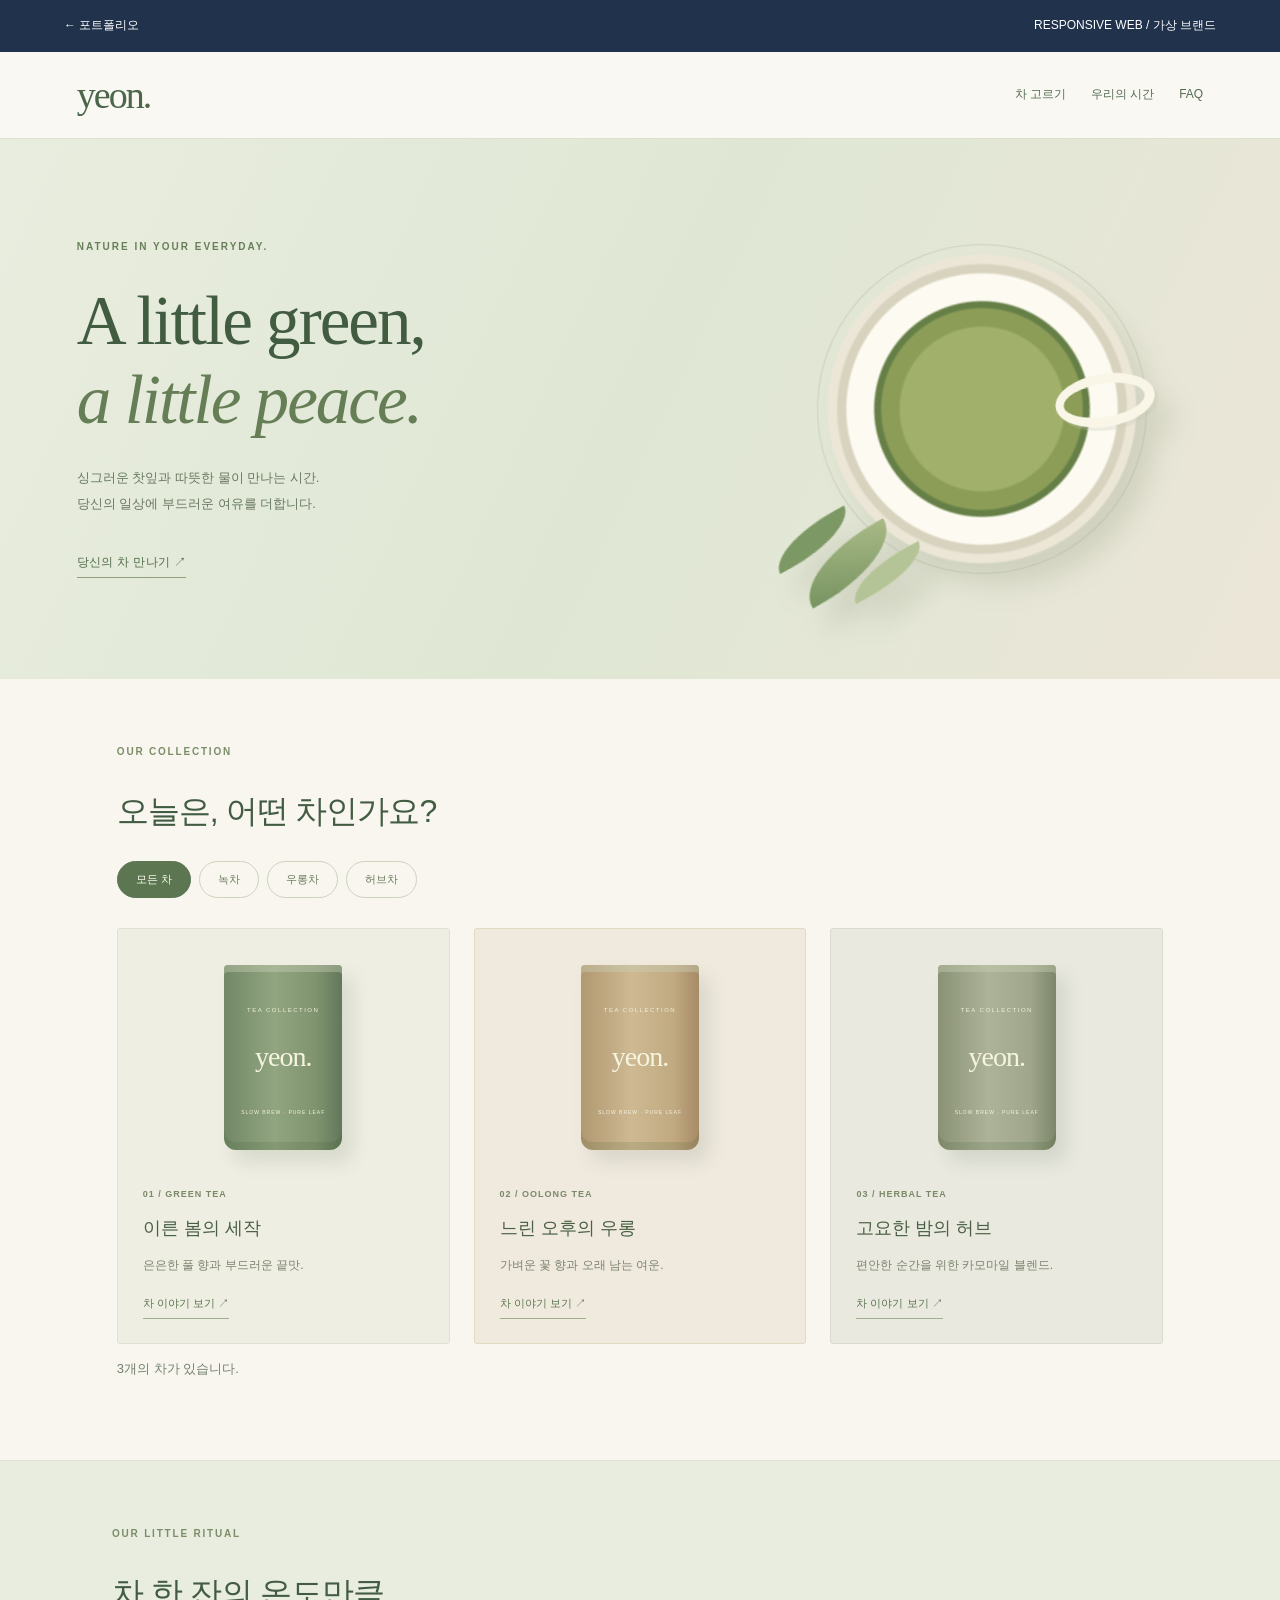
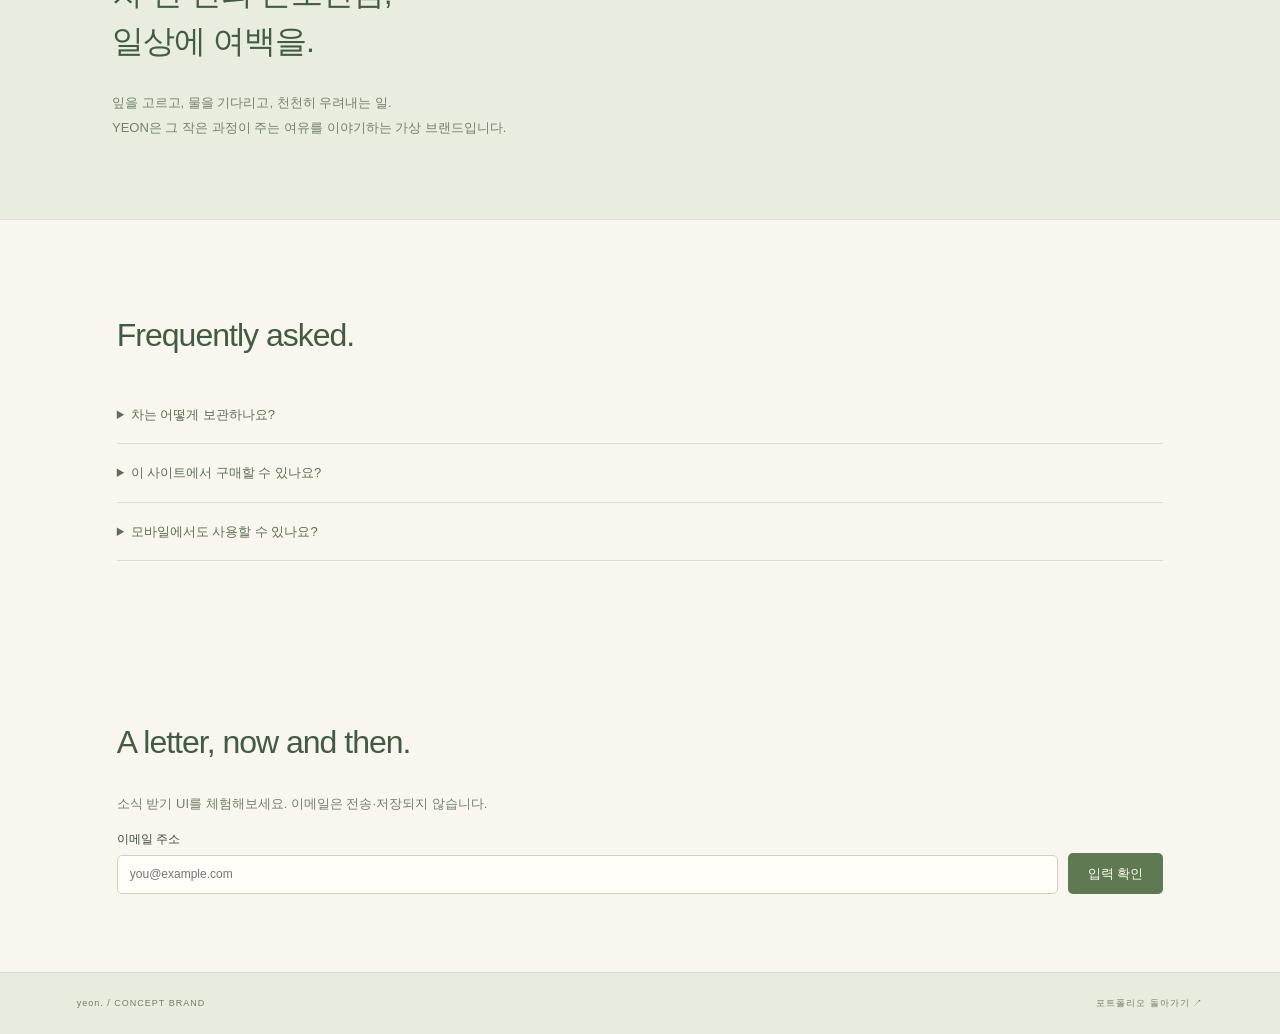
==== commit 13228cf6: "Add files via upload" ====
--- a/demos/brand/index.html
+++ b/demos/brand/index.html
@@ -1,4 +1,4 @@
-<!doctype html><html lang="ko"><head><meta charset="UTF-8"><meta name="viewport" content="width=device-width,initial-scale=1"><title>yeon. — 차를 위한 느린 시간</title><meta name="description" content="가상의 티 브랜드 YEON 반응형 웹 개인 프로젝트">  <script type="module" crossorigin src="../../assets/brand-D3wl2raQ.js"></script>
-  <link rel="modulepreload" crossorigin href="../../assets/style-B8U0cxuc.js">
-  <link rel="stylesheet" crossorigin href="../../assets/style-CICm_Bfz.css">
-</head><body class="tea-page"><a class="skip" href="#main">본문 바로가기</a><header class="demo-top"><a href="../../index.html">← 포트폴리오</a><span>RESPONSIVE WEB / 가상 브랜드</span></header><nav class="tea-nav" aria-label="브랜드 메뉴"><a href="#"><b>yeon.</b></a><div><a href="#collection">차 고르기</a><a href="#story">우리의 시간</a><a href="#faq">FAQ</a></div></nav><main id="main"><section class="brand-hero"><div><div class="eyebrow">TEA, AT YOUR OWN PACE.</div><h1>A quiet moment,<br><em>just for you.</em></h1><p>서두르지 않아도 괜찮은 시간.<br>한 잔의 차에서 시작되는 나만의 작은 여유.</p><a class="text-link" href="#collection">당신의 차 만나기 ↗</a></div><div class="brand-cup" role="img" aria-label="녹차가 담긴 찻잔을 표현한 CSS 일러스트"></div></section><section class="brand-section" id="collection"><div class="eyebrow">OUR COLLECTION</div><h2>오늘은, 어떤 차인가요?</h2><div class="filters" role="group" aria-label="차 종류"><button class="active" data-tea="all" aria-pressed="true">모든 차</button><button data-tea="green" aria-pressed="false">녹차</button><button data-tea="oolong" aria-pressed="false">우롱차</button><button data-tea="herbal" aria-pressed="false">허브차</button></div><div class="tea-products"><article class="tea-product" data-type="green"><div class="tea-tin">yeon.</div><span class="eyebrow">01 / GREEN TEA</span><h3>이른 봄의 세작</h3><p>은은한 풀 향과 부드러운 끝맛.</p><button data-product="0">차 이야기 보기 ↗</button></article><article class="tea-product" data-type="oolong"><div class="tea-tin">yeon.</div><span class="eyebrow">02 / OOLONG TEA</span><h3>느린 오후의 우롱</h3><p>가벼운 꽃 향과 오래 남는 여운.</p><button data-product="1">차 이야기 보기 ↗</button></article><article class="tea-product" data-type="herbal"><div class="tea-tin">yeon.</div><span class="eyebrow">03 / HERBAL TEA</span><h3>고요한 밤의 허브</h3><p>편안한 순간을 위한 카모마일 블렌드.</p><button data-product="2">차 이야기 보기 ↗</button></article></div><p id="tea-status" role="status" class="subtle">3개의 차가 있습니다.</p></section><section class="brand-section" id="story"><div class="eyebrow">OUR LITTLE RITUAL</div><h2>차 한 잔의 온도만큼,<br>일상에 여백을.</h2><p>잎을 고르고, 물을 기다리고, 천천히 우려내는 일.<br>YEON은 그 작은 과정이 주는 여유를 이야기하는 가상 브랜드입니다.</p></section><section class="brand-section faq" id="faq"><h2>Frequently asked.</h2><details><summary>차는 어떻게 보관하나요?</summary><p>향이 강한 물건과 분리하고, 직사광선과 습기를 피해 밀봉해 보관해주세요.</p></details><details><summary>이 사이트에서 구매할 수 있나요?</summary><p>포트폴리오용 가상 브랜드로, 실제 주문과 결제는 제공하지 않습니다.</p></details><details><summary>모바일에서도 사용할 수 있나요?</summary><p>화면 폭에 맞춰 제품 목록과 메인 비주얼이 재배치됩니다.</p></details></section><section class="brand-section"><h2>A letter, now and then.</h2><p>소식 받기 UI를 체험해보세요. 이메일은 전송·저장되지 않습니다.</p><form id="newsletter" class="toolbar"><label>이메일 주소<input name="email" type="email" required placeholder="you@example.com" autocomplete="email"></label><button class="button">입력 확인</button></form><p role="status" id="newsletter-result"></p></section></main><footer><span>yeon. / CONCEPT BRAND</span><a href="../../index.html">포트폴리오 돌아가기 ↗</a></footer><dialog id="tea-dialog"><button class="dialog-close" aria-label="닫기">×</button><div id="tea-detail"></div></dialog></body></html>+<!doctype html><html lang="ko"><head><meta charset="UTF-8"><meta name="viewport" content="width=device-width,initial-scale=1"><title>yeon. — 차를 위한 느린 시간</title><meta name="description" content="가상의 티 브랜드 YEON 반응형 웹 개인 프로젝트">  <script type="module" crossorigin src="../../assets/brand-DLZiwXxY.js"></script>
+  <link rel="modulepreload" crossorigin href="../../assets/style-BSnOsEWm.js">
+  <link rel="stylesheet" crossorigin href="../../assets/style-5C8v7vxE.css">
+</head><body class="tea-page"><a class="skip" href="#main">본문 바로가기</a><header class="demo-top"><a href="../../index.html">← 포트폴리오</a><span>RESPONSIVE WEB / 가상 브랜드</span></header><nav class="tea-nav" aria-label="브랜드 메뉴"><a href="#"><b>yeon.</b></a><div><a href="#collection">차 고르기</a><a href="#story">우리의 시간</a><a href="#faq">FAQ</a></div></nav><main id="main"><section class="brand-hero"><div><div class="eyebrow">NATURE IN YOUR EVERYDAY.</div><h1>A little green,<br><em>a little peace.</em></h1><p>싱그러운 찻잎과 따뜻한 물이 만나는 시간.<br>당신의 일상에 부드러운 여유를 더합니다.</p><a class="text-link" href="#collection">당신의 차 만나기 ↗</a></div><div class="brand-cup" role="img" aria-label="녹차가 담긴 찻잔을 표현한 CSS 일러스트"></div></section><section class="brand-section" id="collection"><div class="eyebrow">OUR COLLECTION</div><h2>오늘은, 어떤 차인가요?</h2><div class="filters" role="group" aria-label="차 종류"><button class="active" data-tea="all" aria-pressed="true">모든 차</button><button data-tea="green" aria-pressed="false">녹차</button><button data-tea="oolong" aria-pressed="false">우롱차</button><button data-tea="herbal" aria-pressed="false">허브차</button></div><div class="tea-products"><article class="tea-product" data-type="green"><div class="tea-tin">yeon.</div><span class="eyebrow">01 / GREEN TEA</span><h3>이른 봄의 세작</h3><p>은은한 풀 향과 부드러운 끝맛.</p><button data-product="0">차 이야기 보기 ↗</button></article><article class="tea-product" data-type="oolong"><div class="tea-tin">yeon.</div><span class="eyebrow">02 / OOLONG TEA</span><h3>느린 오후의 우롱</h3><p>가벼운 꽃 향과 오래 남는 여운.</p><button data-product="1">차 이야기 보기 ↗</button></article><article class="tea-product" data-type="herbal"><div class="tea-tin">yeon.</div><span class="eyebrow">03 / HERBAL TEA</span><h3>고요한 밤의 허브</h3><p>편안한 순간을 위한 카모마일 블렌드.</p><button data-product="2">차 이야기 보기 ↗</button></article></div><p id="tea-status" role="status" class="subtle">3개의 차가 있습니다.</p></section><section class="brand-section" id="story"><div class="eyebrow">OUR LITTLE RITUAL</div><h2>차 한 잔의 온도만큼,<br>일상에 여백을.</h2><p>잎을 고르고, 물을 기다리고, 천천히 우려내는 일.<br>YEON은 그 작은 과정이 주는 여유를 이야기하는 가상 브랜드입니다.</p></section><section class="brand-section faq" id="faq"><h2>Frequently asked.</h2><details><summary>차는 어떻게 보관하나요?</summary><p>향이 강한 물건과 분리하고, 직사광선과 습기를 피해 밀봉해 보관해주세요.</p></details><details><summary>이 사이트에서 구매할 수 있나요?</summary><p>포트폴리오용 가상 브랜드로, 실제 주문과 결제는 제공하지 않습니다.</p></details><details><summary>모바일에서도 사용할 수 있나요?</summary><p>화면 폭에 맞춰 제품 목록과 메인 비주얼이 재배치됩니다.</p></details></section><section class="brand-section"><h2>A letter, now and then.</h2><p>소식 받기 UI를 체험해보세요. 이메일은 전송·저장되지 않습니다.</p><form id="newsletter" class="toolbar"><label>이메일 주소<input name="email" type="email" required placeholder="you@example.com" autocomplete="email"></label><button class="button">입력 확인</button></form><p role="status" id="newsletter-result"></p></section></main><footer><span>yeon. / CONCEPT BRAND</span><a href="../../index.html">포트폴리오 돌아가기 ↗</a></footer><dialog id="tea-dialog"><button class="dialog-close" aria-label="닫기">×</button><div id="tea-detail"></div></dialog></body></html>
--- a/assets/style-5C8v7vxE.css
+++ b/assets/style-5C8v7vxE.css
@@ -0,0 +1 @@
+@charset "UTF-8";*{box-sizing:border-box}html{scroll-behavior:smooth;scroll-padding-top:24px}body{margin:0;background:#f4f7fb;color:#20324c;font-family:Arial,Apple SD Gothic Neo,Malgun Gothic,sans-serif;font-size:15px;line-height:1.65}a{color:inherit;text-decoration:none}button,input,select{font:inherit}button,a,input,select,summary{outline-offset:5px}button{cursor:pointer}button:disabled{cursor:wait;opacity:.55}button:focus-visible,a:focus-visible,input:focus-visible,select:focus-visible,summary:focus-visible{outline:3px solid #2862bd}.skip{position:fixed;left:16px;top:-100px;z-index:100;background:#20324c;color:#fff;padding:12px}.skip:focus{top:12px}.sr-only{position:absolute;width:1px;height:1px;overflow:hidden;clip-path:inset(50%)}.site-header,main>section,footer{padding-left:6%;padding-right:6%}.site-header{display:flex;align-items:center;gap:28px;height:112px;border-bottom:1px solid #d9ddd8}.wordmark{font-size:38px;font-weight:900;letter-spacing:-5px}.wordmark span{font-size:13px;vertical-align:top;letter-spacing:0;margin-left:8px}.header-caption{font-size:10px;line-height:1.5;letter-spacing:1.4px}.site-header nav{margin-left:auto;display:flex;gap:34px;font-size:13px}.site-header small{color:#2862bd}.eyebrow{font-size:11px;letter-spacing:1.7px;font-weight:700}.orange-dot{width:7px;height:7px;border-radius:50%;display:inline-block;background:#2862bd;margin-right:10px}.hero{padding-top:66px}.hero h1{font-size:clamp(40px,6.7vw,100px);line-height:1.22;letter-spacing:-.075em;margin:30px 0 28px;font-weight:800}.serif{font-weight:500}.orange{color:#2862bd}.hero-bottom{display:flex;align-items:center;justify-content:space-between;margin-bottom:50px}.hero-bottom p{font-size:16px;line-height:1.9}.circle-link{border:1px solid #a4afa9;border-radius:50%;width:75px;height:75px;display:grid;place-items:center;font-size:36px;transition:.25s}.circle-link:hover{background:#20324c;color:#f4f7fb;transform:rotate(-15deg)}.hero-foot{display:flex;justify-content:space-between;border-top:1px solid #cbd1ca;padding:17px 0;font-size:9px;letter-spacing:1px}.work-section{padding-top:80px;padding-bottom:90px}.section-heading{display:flex;align-items:end;justify-content:space-between}.section-heading h2{font-size:32px;letter-spacing:-1.5px;margin:12px 0}.section-heading>p{font-size:11px;color:#63716e}.filters{display:flex;gap:8px;flex-wrap:wrap;margin:25px 0 30px}.filters button{background:transparent;border:1px solid #cbd1ca;border-radius:30px;padding:9px 19px;font-size:12px;color:#20324c}.filters .active{background:#20324c;color:#fff;border-color:#20324c}.filters sup{margin-left:5px;font-size:9px}.project-grid{display:grid;grid-template-columns:1fr 1fr;gap:48px 30px}.project[hidden]{display:none}.project-art{display:block;position:relative;aspect-ratio:1.42;overflow:hidden;border-radius:3px}.art-label{position:absolute;bottom:20px;left:25px;font-size:8px;letter-spacing:1px;font-weight:700}.art-arrow{position:absolute;bottom:16px;right:22px;font-size:24px}.project-art>div{transition:transform .45s}.project-art:hover>div{transform:translateY(-4px)}.art-admin{background:#d9e3df;padding:40px 28px}.mini-admin{display:flex;background:#fff;border-radius:5px;box-shadow:0 12px 35px #243b3c20;height:90%;font-size:7px;transform:rotate(-3deg)}.mini-admin aside{width:24%;padding:17px 10px;border-right:1px solid #eee;background:#f9fbfa}.mini-admin aside b{font-size:15px;display:block;margin-bottom:20px}.mini-admin aside b span{color:#2862bd;margin-left:8px}.mini-admin i{display:block;font-style:normal;margin:10px 0;padding:4px}.mini-admin .selected{background:#deebe6;color:#276353}.mini-main{padding:18px 15px;flex:1}.mini-top{font-size:12px;font-weight:700}.mini-top>span{float:right;color:#4a8070;font-size:6px}.mini-kpis{display:flex;gap:7px;margin-top:15px}.mini-kpis>div{border:1px solid #e1e8e5;padding:7px;flex:1;font-size:6px}.mini-kpis strong{display:block;font-size:16px}.mini-kpis em{font-style:normal;color:#3e8a71}.mini-kpis small{font-size:8px}.mini-chart{border:1px solid #e1e8e5;margin-top:12px;padding:10px;height:85px}.bars{display:flex;align-items:end;gap:9%;height:45px;margin-top:5px}.bars i{background:#416d60;height:var(--h);width:8%;border-radius:2px 2px 0 0}.mini-lines i{display:block;border-bottom:1px solid #e5ebe8;height:13px}.art-play{background:#f3734e;color:#3d2b35}.play-title{position:absolute;top:20px;left:27px;font-size:60px;font-weight:900;line-height:.95;letter-spacing:-3px;z-index:1;transform:rotate(-7deg)}.play-title em{font-family:Georgia,serif;color:#fff5d8;font-weight:500}.mini-wheel{width:205px;height:205px;background:conic-gradient(#ffe4a1 0 60deg,#584579 60deg 120deg,#fff3d0 120deg 180deg,#d44630 180deg 240deg,#ffe4a1 240deg 300deg,#514476 300deg);border-radius:50%;position:absolute;right:12%;top:22%;border:8px solid #fff0cc;box-shadow:9px 12px #c64c34;display:grid;place-items:center;transform:rotate(12deg)}.mini-wheel span{border-radius:50%;background:#fff3d0;border:4px solid #3c2d3e;font-size:32px;width:62px;height:62px;text-align:center}.ticket{position:absolute;left:25px;bottom:65px;padding:10px 15px;background:#fff0cc;font-size:10px;letter-spacing:2px;transform:rotate(-8deg);border:1px dashed #4a3038}.art-orders{background:#d8dce9;padding:40px 35px}.order-preview{background:#fbfcff;border-radius:5px;padding:23px;box-shadow:8px 12px #bbc2d4;transform:rotate(3deg)}.order-head{display:flex;justify-content:space-between;align-items:center;font-size:7px}.order-head b{font-size:15px;letter-spacing:-.5px}.order-head b span{color:#2862bd}.order-preview h4{font-size:24px;letter-spacing:-1px;margin:20px 0}.order-preview-tabs{font-size:8px;word-spacing:12px;border-bottom:1px solid #ddd;padding-bottom:10px}.order-preview-tabs b{color:#52659c}.preview-row{display:flex;justify-content:space-between;font-size:7px;padding:12px 0;border-bottom:1px solid #e5e6ee}.preview-row em{font-style:normal;background:#e5eaf8;padding:0 6px;border-radius:5px}.art-tea{background:#d5d5be;color:#203754}.tea-logo{position:absolute;left:28px;top:15px;font-family:Georgia,serif;font-size:36px}.tea-orbit{width:320px;height:320px;border:1px solid #a6ad91;border-radius:50%;position:absolute;right:-40px;top:-50px}.tea-cup{position:absolute;right:12%;top:20%;width:160px;height:160px;border-radius:50%;background:radial-gradient(circle,#929451 0 43%,#6d7040 44% 47%,#f3eee1 48% 58%,#d9d3bd 59% 63%,transparent 64%);filter:drop-shadow(12px 19px 8px rgba(89,97,61,.2509803922))}.tea-copy{position:absolute;left:28px;bottom:65px;font-size:39px;line-height:1.13;font-family:Georgia,serif;letter-spacing:-1.5px}.tea-copy em{font-weight:400}.project-caption{display:flex;justify-content:space-between;gap:10px;padding-top:20px}.project-no{font-size:9px;letter-spacing:1px;color:#687570}.project-caption h3{font-size:19px;margin:7px 0 3px;letter-spacing:-.7px}.project-caption p{font-size:12px;color:#63716e;margin:0}.tags{display:flex;gap:5px;flex-wrap:wrap;align-content:start;padding-top:3px}.tags span{border:1px solid #cbd1ca;font-size:9px;padding:2px 7px;border-radius:20px;white-space:nowrap}.project-links{display:flex;gap:22px;margin-top:16px;font-size:11px}.project-links button{border:0;background:none;color:#63716e;padding:0}.about-section{border-top:1px solid #cbd1ca;padding-top:70px;padding-bottom:80px;display:grid;grid-template-columns:1fr 1fr;gap:60px}.about-section h2{font-size:35px;line-height:1.5;letter-spacing:-1.5px}.about-section p{font-size:13px;color:#63716e}.text-link{font-size:12px;border-bottom:1px solid;padding-bottom:5px;display:inline-block;margin-top:25px}.principles>div{position:relative;padding:22px 0 20px 42px;border-bottom:1px solid #cbd1ca}.principles span{position:absolute;left:0;top:24px;font-size:10px;color:#2862bd}.principles h3{margin:0;font-size:18px}.principles p{margin:7px 0}.contact-section{background:#20324c;color:#f4f7fb;padding-top:65px;padding-bottom:40px}.contact-section .eyebrow{color:#a9b4b4}.contact-section h2{font-size:clamp(32px,5.2vw,72px);line-height:1.3;letter-spacing:-3px;margin:24px 0 40px}.contact-section h2 span{color:#2862bd;margin-left:35px}.contact-bottom{display:flex;justify-content:space-between;border-top:1px solid rgba(255,255,255,.1882352941);padding-top:20px;font-size:12px}.contact-bottom p{margin:0;color:#bac3c3}footer{display:flex;justify-content:space-between;padding-top:23px;padding-bottom:23px;font-size:9px;letter-spacing:1px}dialog{border:0;border-radius:12px;padding:40px;width:min(620px,90vw);color:#20324c;background:#f4f7fb;max-height:85vh}dialog::backdrop{background:#15263199}.dialog-close{position:absolute;right:15px;top:10px;border:0;background:none;font-size:30px}dialog h2{font-size:28px}dialog li{margin-bottom:10px}dialog .button{display:inline-block;margin-top:20px}.button{border:0;background:#20324c;color:#fff;padding:10px 20px;border-radius:6px;font-size:13px}.button.secondary{background:#fff;color:#20324c;border:1px solid #ced7d2}.badge{padding:4px 9px;border-radius:20px;background:#e6eee9;color:#3e6556;font-size:11px;white-space:nowrap}.notice{padding:12px 16px;background:#fff3df;border:1px solid #eadcc0;border-radius:6px;font-size:12px;color:#736447}.demo-top{display:flex;justify-content:space-between;align-items:center;padding:16px 5%;background:#20324c;color:#fff;font-size:12px}.demo-wrap{max-width:1250px;margin:auto;padding:40px 5%}.demo-wrap h1{font-size:34px;letter-spacing:-1.5px;margin:8px 0}.demo-wrap h2{font-size:20px}.demo-heading{display:flex;justify-content:space-between;align-items:center;gap:20px;margin:25px 0}.subtle{color:#6a7774;font-size:13px}.stat-grid{display:grid;grid-template-columns:repeat(3,1fr);gap:18px;margin:24px 0}.stat{background:#fff;border:1px solid #dde3dd;border-radius:8px;padding:22px}.stat strong{display:block;font-size:30px;margin-top:8px}.stat small{color:#41705e}.panel{background:#fff;border:1px solid #dde3dd;border-radius:8px;padding:24px;margin:18px 0}.toolbar{display:flex;flex-wrap:wrap;gap:10px;align-items:end}.toolbar label{display:grid;gap:5px;font-size:12px;flex:1;min-width:130px}input,select{border:1px solid #cbd5ce;border-radius:5px;padding:9px 12px;max-width:100%;background:#fff;color:#20324c}table{width:100%;border-collapse:collapse;white-space:nowrap;font-size:13px}th{text-align:left;background:#f4f6f3;font-size:11px;color:#6a7774}td,th{padding:14px 12px;border-bottom:1px solid #e6ebe6}.table-scroll{overflow:auto;margin-top:20px}.table-link{border:0;background:none;color:#315e81;text-decoration:underline}.pagination{display:flex;justify-content:center;gap:8px;margin-top:20px}.pagination button{border:1px solid #d4dcd5;background:#fff;padding:5px 12px;border-radius:4px}.pagination .active{background:#20324c;color:#fff}.demo-tabs{display:flex;gap:6px;border-bottom:1px solid #cbd5ce;margin:20px 0}.demo-tabs button{border:0;background:none;padding:10px 18px;color:#627069}.demo-tabs .active{border-bottom:2px solid #2862bd;color:#20324c;font-weight:700}.data-chart{display:flex;align-items:end;gap:6%;height:170px;padding-top:20px;border-bottom:1px solid #d4dcd5}.data-chart>div{height:var(--h);background:#4f7c68;flex:1;min-height:15px;border-radius:5px 5px 0 0;position:relative}.data-chart span{position:absolute;bottom:4px;left:0;right:0;text-align:center;color:#fff;font-size:11px}.detail-grid{display:grid;grid-template-columns:1fr 1fr;gap:18px}.empty{text-align:center;padding:35px;color:#667771}.error{color:#b84428;font-size:12px}.form-stack{display:grid;gap:15px}.form-stack label{display:grid;gap:5px;font-size:13px}.toast{padding:12px;background:#dfeee6;border-radius:6px;margin:15px 0}.lab-body{background:#f3f6fb}.lab-title{font-family:Georgia,serif;font-size:65px!important;color:#203d69}.lab-tabs{display:flex;gap:10px;flex-wrap:wrap;margin:22px 0}.lab-tabs button{padding:10px 20px;border:1px solid #d1ddec;background:transparent;border-radius:25px}.lab-tabs .active{background:#234a82;color:#fff}.lab-panel{background:#fff;border:1px solid #dbe3ef;border-radius:15px;padding:35px;text-align:center;min-height:400px}.wheel-wrap{position:relative;width:260px;height:260px;margin:15px auto 30px}.wheel{width:100%;height:100%;border:10px solid #d4e1f4;border-radius:50%;background:conic-gradient(#3e6ca9 0 60deg,#7f9fc9 60deg 120deg,#c0d3ed 120deg 180deg,#3e6ca9 180deg 240deg,#7f9fc9 240deg 300deg,#c0d3ed 300deg);transition:transform 3s cubic-bezier(.12,.65,.13,1);display:grid;place-items:center}.wheel b{background:#f3f7fe;border-radius:50%;width:70px;height:70px;display:grid;place-items:center;font-size:30px;color:#234a82}.pointer{position:absolute;top:-10px;left:calc(50% - 12px);border-left:12px solid transparent;border-right:12px solid transparent;border-top:28px solid #234a82;z-index:1}.prize-legend{font-size:12px;color:#5f718c}.cards{display:flex;gap:16px;justify-content:center;margin:35px 0;flex-wrap:wrap}.draw-card{background:#4269a0;border:4px solid #b4c9e8;color:#f5f8ff;width:120px;height:160px;border-radius:10px;font-size:32px;transition:transform .3s}.draw-card.revealed{background:#eaf1fb;color:#234a82;font-size:17px;transform:rotate(-3deg)}.mission-list{max-width:580px;margin:25px auto;text-align:left}.mission-row{display:flex;justify-content:space-between;align-items:center;padding:15px 0;border-bottom:1px solid #e0e6f0;gap:10px}.mission-row button{border:1px solid #cbd8ea;border-radius:6px;padding:7px 12px;background:#fff}.mission-row button:disabled{cursor:default}.mission-progress{width:100%;accent-color:#2862bd;height:16px}.drag-list{list-style:none;padding:0;max-width:550px;margin:25px auto;display:grid;gap:10px}.drag-item{display:flex;align-items:center;justify-content:space-between;background:#edf3fb;padding:16px;border:1px solid #c5d4e9;border-radius:6px;gap:10px;cursor:grab}.drag-item button{border:1px solid #bfd0e7;background:#fff;padding:4px 12px;border-radius:4px}.drag-item.selected{outline:3px solid #326dc7}.tea-page{background:#f5f7fb;color:#203754}.tea-nav{display:flex;align-items:center;justify-content:space-between;padding:22px 6%;border-bottom:1px solid #d0dbe9}.tea-nav b{font:36px Georgia,serif}.tea-nav div{display:flex;gap:25px;font-size:13px}.brand-hero{padding:70px 6%;min-height:500px;display:flex;align-items:center;justify-content:space-between;background:#e4edf9;overflow:hidden;gap:30px}.brand-hero h1{font:clamp(42px,6vw,82px)/1.15 Georgia,serif;letter-spacing:-2px}.brand-hero p{font-size:14px;line-height:2}.brand-cup{flex:0 0 300px;width:300px;height:300px;background:radial-gradient(circle,#919952 0 43%,#6b773c 44% 47%,#fbf7e8 48% 57%,#c3c8ad 58% 62%,transparent 63%);filter:drop-shadow(20px 24px 12px rgba(40,79,133,.1882352941));border:1px solid #b9cce5;border-radius:50%}.brand-section{max-width:1200px;margin:auto;padding:65px 6%}.brand-section h2{font:38px Georgia,serif}.tea-products{display:grid;grid-template-columns:repeat(3,1fr);gap:20px;margin-top:30px}.tea-product{padding:25px;background:#eaf0f9;border:1px solid #c7d5e7}.tea-tin{height:160px;margin:0 auto 25px;width:110px;background:linear-gradient(90deg,#819075,#a8b496,#849578);border-radius:7px 7px 15px 15px;display:grid;place-items:center;font:24px Georgia,serif;box-shadow:12px 12px #344c3020;color:#fff}.tea-product:nth-child(2) .tea-tin{background:linear-gradient(90deg,#b49168,#ccb28d,#b39875)}.tea-product:nth-child(3) .tea-tin{background:linear-gradient(90deg,#a17e79,#bca09b,#9f8179)}.tea-product h3{font-size:18px;margin:10px 0}.tea-product p{font-size:12px}.tea-product button{background:none;border:0;border-bottom:1px solid #2e568b;padding:6px 0}.faq details{border-bottom:1px solid #c7d5e7;padding:18px 0}.faq summary{cursor:pointer}.faq p{font-size:13px;color:#596f8d}.profile-wrap{max-width:850px;margin:auto;padding:60px 6%}.profile-wrap section{padding:20px 0;border-bottom:1px solid #ccd1ca}.profile-wrap h1{font-size:45px;margin:5px 0}.profile-wrap li{margin:10px 0}@media(min-width:1500px){.site-header,main>section,footer{padding-left:max(6%,(100vw - 1320px) / 2);padding-right:max(6%,(100vw - 1320px) / 2)}}@media(max-width:800px){.site-header{height:85px;gap:18px}.site-header nav{gap:18px}.hero{padding-top:44px}.hero h1{font-size:8.2vw}.hero-bottom{margin-bottom:30px}.hero-bottom p{font-size:13px}.hero-foot{font-size:7px}.hero-foot span:last-child{display:none}.work-section{padding-top:50px}.section-heading{display:block}.section-heading h2{font-size:27px}.project-grid{gap:35px 20px}.project-caption{display:block}.tags{margin-top:9px}.project-art{aspect-ratio:1.2}.mini-admin{min-width:260px}.art-admin{padding:35px 15px}.mini-wheel{width:145px;height:145px;right:8%;top:30%}.play-title{font-size:45px}.order-preview{min-width:250px;padding:15px}.art-orders{padding:40px 20px}.tea-copy{font-size:29px}.tea-cup{width:130px;height:130px;right:4%}.about-section{gap:30px}.about-section h2{font-size:27px}.principles>div{padding-left:30px}.contact-bottom{gap:20px}.brand-cup{flex-basis:220px;height:220px}.tea-products{gap:10px}.tea-product{padding:20px 12px}}@media(max-width:560px){.header-caption{display:none}.site-header nav{font-size:11px}.hero h1{font-size:9vw;margin:30px 0}.hero-bottom p{font-size:12px}.circle-link{width:49px;height:49px;font-size:26px}.project-grid{grid-template-columns:1fr}.project-art{aspect-ratio:1.4}.mini-admin{min-width:0}.mini-wheel{width:190px;height:190px;top:20%}.play-title{font-size:60px}.project-caption{display:flex}.project-caption h3{font-size:17px}.tags{max-width:90px}.tea-copy{font-size:38px}.tea-cup{width:160px;height:160px;right:8%}.about-section{grid-template-columns:1fr}.about-section h2{font-size:30px}.contact-section h2{letter-spacing:-1.5px}.contact-bottom{display:block}.contact-bottom a{display:inline-block;margin-top:20px}footer span:nth-child(2){display:none}.stat-grid{gap:8px}.stat{padding:12px}.stat strong{font-size:23px}.stat small{font-size:9px}.demo-wrap{padding-top:24px}.demo-wrap h1{font-size:28px}.demo-heading{flex-wrap:wrap}.panel{padding:16px}.detail-grid{grid-template-columns:1fr}.lab-panel{padding:25px 12px}.lab-title{font-size:48px!important}.cards{gap:8px}.draw-card{width:85px;height:125px}.brand-hero{display:block;padding-top:40px}.brand-cup{width:240px;height:240px;margin:30px auto 0}.tea-nav div{gap:15px}.tea-products{grid-template-columns:1fr}.tea-product{padding:25px}.tea-tin{height:180px;width:130px}.hero-foot{letter-spacing:.3px}.drag-item{padding:12px;font-size:12px}.drag-item button{padding:4px 8px}}@media(prefers-reduced-motion:reduce){html{scroll-behavior:auto}*,*:before,*:after{animation-duration:.01ms!important;transition-duration:.01ms!important}.wheel{transition-duration:.01ms!important}}.resume-page{background:#e8ece9}.resume-layout{max-width:1080px;margin:0 auto;padding:32px 24px 55px}.resume-toolbar{display:flex;justify-content:space-between;align-items:center;gap:20px}.resume-toolbar p{margin:5px 0;font-size:22px;font-weight:700;letter-spacing:-.7px}.resume-actions{display:flex;gap:10px;flex-wrap:wrap}.resume-help{font-size:12px;color:#5a6962;margin:16px 0 25px}.resume-sheet{background:#fff;padding:45px 48px;margin-bottom:25px;box-shadow:0 5px 25px #172f2010;border:1px solid #dbe2dc}.card-title{display:flex;justify-content:space-between;gap:20px;align-items:center;border-bottom:2px solid #192b38;padding-bottom:20px;margin-bottom:22px}.card-title h1{font-size:32px;letter-spacing:-1px;margin:10px 0 4px;line-height:1.4}.card-title p{margin:0;font-size:13px}.card-title .eyebrow{font-size:10px;color:#65736c}.card-title>span{font-size:10px;letter-spacing:1px;white-space:nowrap;color:#63726a}.card-title h2{font-size:26px;margin:8px 0;letter-spacing:-1px}.card-summary{font-size:13px;line-height:1.85;margin-bottom:25px}.card-section{margin:22px 0}.card-section h2{font-size:17px;letter-spacing:-.4px;margin:0 0 10px}.resume-table{table-layout:fixed;white-space:normal;font-size:12px;border:1px solid #d9d9d9;color:#192b38}.resume-table th,.resume-table td{border:1px solid #d9d9d9;padding:11px 12px;vertical-align:middle;overflow-wrap:anywhere;line-height:1.65}.resume-table th{background:#e9eef1;color:#192b38;font-size:11px;font-weight:700}.resume-table thead th{text-align:center}.resume-table thead~tbody tr:nth-child(2n){background:#f8faf9}.card-note{font-size:12px;line-height:1.85}.resume-foot{display:flex;justify-content:space-between;gap:20px;font-size:12px;color:#586b60}.resume-table-wrap{width:100%;overflow-x:auto}@media(max-width:650px){.resume-layout{padding:22px 14px}.resume-toolbar{align-items:start;flex-direction:column}.resume-actions{width:100%}.resume-actions>*{text-align:center;flex:1;font-size:12px;padding:10px}.resume-sheet{padding:25px 18px}.card-title h1{font-size:27px}.card-title h2{font-size:22px}.resume-table{font-size:11px}.resume-table th,.resume-table td{padding:9px 7px}.card-section .resume-table{min-width:540px}.card-section:first-of-type .resume-table{min-width:470px}.resume-help{font-size:11px}.resume-foot{flex-direction:column;gap:8px}.card-summary{font-size:12px}.card-title .eyebrow{font-size:8px}}@page{size:A4 portrait;margin:13mm}@media print{html,body.resume-page{margin:0!important;padding:0!important;background:#fff!important;color:#000!important;font-size:10pt;scroll-behavior:auto}.no-print,.skip{display:none!important}.resume-layout{max-width:none;margin:0;padding:0}.resume-sheet{border:0;box-shadow:none;padding:0;margin:0;break-after:page;page-break-after:always}.resume-sheet:last-child{break-after:auto;page-break-after:auto}.card-title{border-bottom:1pt solid #000;padding-bottom:4mm;margin-bottom:4mm;break-inside:avoid}.card-title h1{font-size:22pt;margin:2mm 0}.card-title h2{font-size:18pt}.card-title .eyebrow{font-size:8pt}.card-summary{font-size:10pt;line-height:1.65;margin-bottom:4mm}.card-section{margin:4mm 0;break-inside:avoid;page-break-inside:avoid}.card-section h2{font-size:12pt;margin-bottom:2mm;break-after:avoid}.resume-table-wrap{overflow:visible}.resume-table,.card-section .resume-table,.card-section:first-of-type .resume-table{width:100%;min-width:0;font-size:9pt;table-layout:fixed}.resume-table th,.resume-table td{padding:2.2mm 2.5mm;border:.5pt solid #aaa;line-height:1.5;color:#000;font-size:9pt}.resume-table th{background:#eceff1!important;print-color-adjust:exact;-webkit-print-color-adjust:exact}.resume-table tr{break-inside:avoid;page-break-inside:avoid}.resume-table thead{display:table-header-group}.card-note{font-size:10pt;line-height:1.65}a{color:#000;text-decoration:none}}.resume-review{margin:0 0 24px;padding:14px 18px;background:#fff6e8;border:1px solid #e7d4b7;border-radius:6px;font-size:12px}.resume-review summary{cursor:pointer;font-weight:700}.resume-review li{margin:7px 0;line-height:1.8}body{background:#f4f7fb;color:#20324c}.portfolio-page .site-header{height:78px;padding:0 5%;background:#fff;border-bottom:1px solid #dce4ef;gap:32px}.portfolio-brand{display:flex;align-items:center;gap:12px}.brand-symbol{display:grid;place-items:center;width:38px;height:38px;border-radius:7px;background:#234e89;color:#fff;font-size:16px;font-weight:700;letter-spacing:-1px}.portfolio-brand strong{font-size:15px;display:block;line-height:1.4}.portfolio-brand small{font-size:9px;display:block;letter-spacing:1.4px;color:#76869e}.portfolio-page .site-header nav{margin-left:auto;font-size:13px;gap:28px;height:100%;align-items:center}.nav-current{color:#245ca9;font-weight:700}.header-resume{border:1px solid #cdd9e9;border-radius:5px;padding:8px 13px;font-size:11px;background:#f9fbff;color:#335d94;white-space:nowrap}.portfolio-page main>section{padding-left:5%;padding-right:5%}.portfolio-page .work-section{padding-top:32px;padding-bottom:36px;max-width:1520px;margin:auto}.portfolio-page .section-heading{align-items:center;gap:20px}.portfolio-page .eyebrow{color:#5f7da4;font-size:10px;letter-spacing:1.1px}.section-heading h1{font-size:29px;letter-spacing:-1.1px;line-height:1.4;margin:6px 0 5px}.portfolio-page .section-heading p{margin:0;color:#697c95;font-size:13px}.work-count{font-size:11px;color:#76879d;white-space:nowrap}.work-tabs{display:flex;border-bottom:1px solid #cdd9e8;gap:12px;margin-top:25px;overflow-x:auto}.work-tabs button{background:none;border:0;border-bottom:3px solid transparent;padding:13px 18px;color:#64748d;white-space:nowrap;font-size:14px}.work-tabs button span{font-size:9px;margin-left:9px;color:#7e91ad}.work-tabs button.active{color:#245da9;border-bottom-color:#2862bd;font-weight:700}.work-context{display:flex;justify-content:space-between;align-items:center;gap:15px;margin:17px 0}.work-context p{font-size:12px;color:#61738c;margin:0}.work-context>span{font-size:10px;color:#7889a0;white-space:nowrap}.work-grid{display:grid;gap:20px}.work-card{display:grid;grid-template-columns:1.12fr 1fr;background:#fff;border:1px solid #dce4ef;border-radius:8px;overflow:hidden;min-height:328px}.work-card[hidden]{display:none!important}.work-visual{position:relative;display:flex;align-items:center;justify-content:center;background:#eaf0f8;padding:30px;min-height:328px;overflow:hidden;border-right:1px solid #e0e7f0}.work-visual:hover{background:#e4edf8}.preview-note{position:absolute;bottom:10px;left:20px;font-size:8px;color:#7486a0}.work-info{padding:27px 32px;display:flex;flex-direction:column;justify-content:center}.work-meta{display:flex;gap:10px;align-items:center;font-size:9px;color:#718198}.work-meta span:first-child{color:#2e63ab;background:#edf3fd;padding:3px 8px;border-radius:4px}.work-info h3{font-size:23px;letter-spacing:-.8px;margin:10px 0 8px;line-height:1.45}.work-info>p{font-size:12px;color:#677b95;line-height:1.8;margin:0}.work-info ul{list-style:none;padding:0;margin:14px 0;font-size:11px;line-height:1.9;color:#506580}.work-info li:before{content:"·";margin-right:8px;color:#3465a4}.work-stack{font-size:10px;color:#667c9b;border-top:1px solid #edf1f6;padding-top:10px}.work-actions{display:flex;gap:8px;margin-top:17px}.work-actions .button{font-size:11px;padding:8px 16px;border-radius:4px}.button{background:#2c60a9;border-radius:5px}.button.secondary{border-color:#cbd8ea;color:#3d5b83}.multiple .work-grid{grid-template-columns:1fr 1fr}.multiple .work-card{grid-template-columns:1fr;min-height:0}.multiple .work-visual{min-height:210px;padding:22px;border-right:0;border-bottom:1px solid #dce4ef}.multiple .work-info{padding:23px}.multiple .work-info h3{font-size:20px}.multiple .work-info ul{margin:10px 0}.demo-disclosure{font-size:10px;color:#8290a4;margin:17px 0 0}.ui-preview{width:100%;display:flex;max-width:520px;background:#fff;border:1px solid #d2ddec;border-radius:5px;box-shadow:0 8px 20px #294f8010;min-height:238px;font-size:8px;pointer-events:none}.preview-sidebar{width:23%;padding:20px 12px;background:#f6f8fc;border-right:1px solid #e1e8f2;display:flex;flex-direction:column;gap:12px}.preview-sidebar b{font-size:11px;letter-spacing:.5px;color:#2c5080;margin-bottom:12px}.preview-sidebar span{color:#7d8ca0;font-size:8px;padding:5px}.preview-sidebar .chosen{color:#2862a8;background:#e7eefb;border-radius:3px}.preview-content{padding:18px 16px;flex:1;min-width:0}.preview-topline{display:flex;justify-content:space-between;align-items:center;gap:8px}.preview-topline b{font-size:12px}.preview-topline span{font-size:6px;color:#8090a5}.preview-stats{display:flex;gap:8px;margin:15px 0}.preview-stats>div{border:1px solid #e3eaf3;padding:9px;flex:1;color:#71849d;font-size:7px}.preview-stats strong{display:block;font-size:18px;line-height:1.7;color:#274d80;font-weight:700}.preview-stats small{font-size:9px}.preview-search{display:flex;justify-content:space-between;background:#f4f7fc;padding:6px 8px;font-size:7px;color:#92a0b1}.preview-search b{color:#3564a3}.preview-table>div{display:grid;grid-template-columns:2fr 1fr 1fr;gap:4px;border-bottom:1px solid #edf1f6;padding:8px 2px;font-size:7px;color:#6a7c94}.preview-table>div:first-child{color:#74849a;font-weight:700}.preview-table em{font-style:normal;color:#2f659e;font-size:6px;background:#edf4fd;border-radius:2px;text-align:center}.interaction-preview{width:100%;display:flex;flex-direction:column;align-items:center;gap:10px;pointer-events:none}.preview-wheel{width:148px;height:148px;border:6px solid #d2e0f2;border-radius:50%;background:conic-gradient(#315e9a 0 60deg,#b7cde9 60deg 120deg,#789bc9 120deg 180deg,#315e9a 180deg 240deg,#b7cde9 240deg 300deg,#789bc9 300deg);display:grid;place-items:center}.preview-wheel span{background:#fff;color:#315f9c;border-radius:50%;width:48px;height:48px;display:grid;place-items:center;font-size:9px;font-weight:700}.preview-caption{font-size:9px;color:#6e83a1}.preview-cards{display:flex;gap:12px;align-items:center;min-height:150px}.preview-cards i{font-style:normal;display:grid;place-items:center;width:75px;height:114px;border:1px solid #b4c9e5;border-radius:5px;background:#315e96;color:#fff;font-size:16px}.preview-cards .selected-card{background:#fff;color:#315e96;font-size:11px;border:2px solid #3b6cac}.preview-mission{padding:18px 22px;width:270px;background:#fff;border:1px solid #cddbee;border-radius:5px;font-size:10px}.preview-mission b{display:block;font-size:11px}.preview-mission b span{float:right;color:#3169ae}.preview-progress{height:6px;background:linear-gradient(90deg,#416fac 66%,#e8eff8 66%);border-radius:3px;margin:14px 0}.preview-mission p{margin:8px 0;color:#667d9d}.preview-drag{width:270px}.preview-drag p{margin:7px 0;background:#fff;border:1px solid #ccd9eb;border-radius:4px;font-size:10px;padding:12px;color:#47668f}.preview-drag span{float:right}.responsive-preview{position:relative;width:100%;max-width:450px;min-height:245px;display:flex;align-items:center;padding-right:30px}.preview-desktop{background:#fff;border:1px solid #b8cce6;width:95%;padding:18px;border-radius:6px;box-shadow:0 7px 18px #315c8b10}.preview-desktop>b{font-size:13px;color:#2d5a92}.preview-desktop h4{font-size:18px;line-height:1.5;color:#315c8b;margin:15px 0}.preview-products{display:flex;gap:10px}.preview-products i{display:block;height:53px;background:#edf3fb;border:1px solid #d9e5f4;flex:1}.preview-mobile{position:absolute;width:83px;background:#fff;border:3px solid #7594b8;border-radius:11px;right:0;bottom:6px;padding:12px 7px;height:160px;box-shadow:0 5px 12px #23496f15}.preview-mobile b{font-size:9px;color:#315c8b}.preview-mobile p{font-size:10px;line-height:1.6}.preview-mobile>div{height:37px;background:#dce8f7}.portfolio-page .about-section{margin:0 auto;padding-top:40px;padding-bottom:50px;max-width:1520px;border-top:1px solid #dce4ef;gap:60px}.portfolio-page .about-section h2{font-size:26px;font-weight:600;color:#405b7c;letter-spacing:-1px;margin:15px 0}.portfolio-page .about-section p{font-size:12px;color:#74849a}.portfolio-page .text-link{font-size:11px;margin-top:12px;color:#37639e;border-bottom-color:#b9cce3}.portfolio-page .principles h3{font-size:15px;font-weight:600}.portfolio-page .principles>div{padding-top:14px;padding-bottom:14px;border-bottom-color:#dee6f0}.portfolio-page .principles span{top:16px;color:#4776b4}.portfolio-page footer{background:#fff;border-top:1px solid #e0e7f0;color:#7f8ca0;padding:20px 5%;font-size:9px;letter-spacing:.5px}.lab-title{font-family:inherit!important;font-size:32px!important;font-weight:700;letter-spacing:-1px}.lab-panel{border-radius:7px}.draw-card.revealed{transform:none}.tea-page{color:#243f63}.tea-nav b{font-family:Arial,sans-serif;font-size:29px;letter-spacing:-1px}.brand-hero h1{font-family:inherit;font-size:clamp(32px,4vw,60px);font-weight:600;letter-spacing:-1px}.brand-hero h1 em{font-style:normal}.brand-cup{background:radial-gradient(circle,#7294b9 0 43%,#456d9d 44% 47%,#fff 48% 57%,#c7d7ea 58% 62%,transparent 63%);filter:drop-shadow(15px 18px 12px rgba(49,92,139,.1254901961))}.brand-section h2{font-family:inherit;font-size:28px;font-weight:600;letter-spacing:-1px}.tea-tin{font-family:Arial,sans-serif;background:linear-gradient(90deg,#50779f,#7599bf,#527ca6)!important;box-shadow:5px 7px #315c8b15;border-radius:5px}.tea-product:nth-child(2) .tea-tin{background:linear-gradient(90deg,#728aa5,#9bacc1,#758ea8)!important}.tea-product:nth-child(3) .tea-tin{background:linear-gradient(90deg,#3d5d86,#6685ac,#405f87)!important}.notice{background:#edf3fc;border-color:#d3e0f1;color:#4e6a91}.badge{background:#eaf1fc;color:#35679d}.data-chart>div{background:#527db2}.demo-tabs .active{border-color:#2c60a9}.form-stack[hidden],.panel[hidden]{display:none!important}.lab-tabs button{border-radius:5px}.cards .draw-card{border-width:2px}.wheel{border-width:7px}.tea-product{border-radius:5px}.resume-page{background:#eef2f8}.resume-review{background:#eef4fc;border-color:#ccdbee}.resume-page .card-title{border-color:#315c90}@media(max-width:800px){.portfolio-page .site-header{gap:18px}.portfolio-page .site-header nav{gap:18px}.header-resume{font-size:10px}.work-tabs{gap:0}.work-tabs button{padding:13px 14px}.work-info{padding:25px 22px}.work-visual{padding:22px}.work-info h3{font-size:21px}.preview-sidebar{padding:15px 8px}.preview-content{padding:15px 10px}.preview-stats>div{padding:7px 5px}.preview-stats strong{font-size:15px}.preview-table>div{font-size:6px}.work-card{grid-template-columns:1fr 1fr}.portfolio-page .work-section{padding-top:25px}.section-heading h1{font-size:27px}.work-context>span{display:none}}@media(max-width:600px){.portfolio-page .site-header{height:67px;gap:12px}.portfolio-brand{gap:8px}.brand-symbol{width:32px;height:32px;font-size:14px}.portfolio-brand strong{font-size:13px}.portfolio-brand small{font-size:7px}.portfolio-page .site-header nav{gap:14px;font-size:11px}.header-resume{display:none}.portfolio-page .section-heading{display:flex;align-items:start}.section-heading h1{font-size:25px}.portfolio-page .section-heading p{font-size:11px}.work-count{display:none}.work-tabs{margin-top:20px}.work-tabs button{font-size:12px;padding:11px 13px}.work-tabs button span{font-size:8px;margin-left:5px}.work-context{margin:12px 0}.work-context p{font-size:10px}.work-card{grid-template-columns:1fr;min-height:0}.work-visual{min-height:220px;padding:22px 24px;border-right:0;border-bottom:1px solid #e0e7f0}.ui-preview{min-height:190px;max-width:390px}.preview-sidebar{gap:5px}.preview-sidebar b{margin-bottom:5px;font-size:9px}.preview-content{padding:12px}.preview-stats{margin:10px 0;gap:6px}.preview-stats>div{padding:5px}.preview-topline b{font-size:10px}.preview-table>div{padding:5px 2px}.work-info{padding:21px 23px}.work-info h3{font-size:21px;margin:9px 0}.work-info ul{margin:10px 0}.work-info>p{font-size:11px}.work-actions{margin-top:14px}.multiple .work-grid{grid-template-columns:1fr}.multiple .work-visual{min-height:205px}.portfolio-page .about-section{grid-template-columns:1fr;gap:20px;padding-top:30px}.portfolio-page .about-section h2{font-size:23px}.portfolio-page .about-section p{font-size:11px}.portfolio-page .principles>div{padding:13px 0 13px 30px}.portfolio-page footer span:nth-child(2){display:none}.responsive-preview{min-height:210px}.work-tabs::-webkit-scrollbar{height:3px}.work-tabs::-webkit-scrollbar-thumb{background:#bdcde2}}.lab-panel[data-game=roulette]{position:relative;overflow:hidden;background:radial-gradient(circle at 12% 20%,#ffedcc 0,transparent 30%),radial-gradient(circle at 90% 80%,#e9ddff 0,transparent 33%),#fffaf3;border:1px solid #ead8f6;padding-bottom:35px}.lab-panel[data-game=roulette] h2{color:#493166;font-size:27px;letter-spacing:-1px}.game-eyebrow{font-size:11px;font-weight:800;letter-spacing:3px;margin:0 0 7px;color:#9f5acf}.lab-panel[data-game=roulette] .prize-legend{color:#806d8e;max-width:580px;margin:0 auto}.lab-panel[data-game=roulette] .wheel-wrap{width:300px;height:300px;margin:35px auto 30px;position:relative}.lab-panel[data-game=roulette] .wheel-wrap:before{content:"";position:absolute;inset:-12px;border-radius:50%;background:#7750ab;box-shadow:0 10px #4e3476,0 17px 30px #6f428331}.lab-panel[data-game=roulette] .wheel-wrap:after{content:"";position:absolute;inset:-7px;border:5px dotted #ffe9a4;border-radius:50%;pointer-events:none}.lab-panel[data-game=roulette] .wheel{position:relative;border:7px solid #fff1ba;background:conic-gradient(#ff8c72 0 60deg,#9e80e8 60deg 120deg,#ffd06e 120deg 180deg,#75d3c4 180deg 240deg,#f89cc6 240deg 300deg,#83b6f2 300deg);box-shadow:inset 0 0 0 2px #fff9e9}.lab-panel[data-game=roulette] .wheel b{position:relative;z-index:2;color:#674195;background:#fff4ca;border:5px solid #fffdf3;width:72px;height:72px;box-shadow:0 4px #b99853,0 7px 12px #4e337433;font-size:22px;font-weight:900}.wheel-sector{position:absolute;top:calc(50% - 12px);left:calc(50% - 30px);width:60px;line-height:24px;font-size:13px;font-weight:900;color:#4c355e;transform:rotate(calc(var(--sector) * 60deg + 30deg)) translateY(-101px) rotate(calc(var(--sector) * -60deg - 30deg));pointer-events:none}.lab-panel[data-game=roulette] .pointer{top:-25px;left:calc(50% - 15px);border-left-width:15px;border-right-width:15px;border-top:36px solid #654194;filter:drop-shadow(0 3px 0 #43216d)}.wheel-spark{position:absolute;z-index:2;color:#b991e2;font-size:36px;pointer-events:none}.spark-a{top:20px;left:-45px;transform:rotate(-15deg);color:#efa43e}.spark-b{bottom:10px;right:-45px;font-size:43px}.spark-c{top:0;right:-20px;font-size:22px;color:#ef8ea9}.lab-panel[data-game=roulette] #spin{border-radius:30px;background:#8053bd;padding:12px 40px;box-shadow:0 4px #52327e;color:#fff8e6;font-weight:700;border:2px solid #a37ad7;min-width:180px}.lab-panel[data-game=roulette] #spin:active{transform:translateY(3px);box-shadow:0 1px #52327e}.lab-panel[data-game=roulette] [data-result]{font-weight:600;color:#674195;min-height:28px}.is-spinning .wheel-spark{animation:spark-pulse .65s ease-in-out infinite alternate}.is-winner .wheel-spark{animation:spark-pop .5s ease-out both}.is-winner [data-result]{animation:reward-in .5s ease-out both}.lab-panel[data-game=cards]{position:relative;background:radial-gradient(ellipse at 50% 20%,#334167 0,#1a2542 58%,#111b31);border:1px solid #51658b;color:#edf1ff;padding:32px 20px;overflow:hidden}.lab-panel[data-game=cards]:before{content:"";position:absolute;inset:12px;border:1px solid rgba(200,173,105,.2);pointer-events:none;border-radius:5px}.lab-panel[data-game=cards] .game-eyebrow{color:#d4b773;position:relative}.lab-panel[data-game=cards] h2{font-size:27px;color:#fff4d8;position:relative;letter-spacing:-1px}.lab-panel[data-game=cards]>p{color:#aebcda;position:relative}.lab-panel[data-game=cards] .cards{gap:23px;margin:38px 0 34px;perspective:1000px}.lab-panel[data-game=cards] .draw-card{position:relative;display:block;width:145px;height:215px;overflow:visible;border-radius:11px;background:linear-gradient(135deg,#615399,#272c52 45%,#232d51);border:2px solid #d3b678;color:#f7e5b7;font-size:16px;box-shadow:0 9px #0a1329,0 12px 25px #0006,inset 0 0 0 5px #293455;transition:transform .3s,box-shadow .3s,filter .3s;transform:rotate(-5deg);padding:9px}.lab-panel[data-game=cards] .draw-card:nth-child(2){transform:translateY(-9px);background:linear-gradient(135deg,#375a86,#243554 50%,#1b2945)}.lab-panel[data-game=cards] .draw-card:nth-child(3){transform:rotate(5deg)}.lab-panel[data-game=cards] .draw-card:not(:disabled):hover,.lab-panel[data-game=cards] .draw-card:not(:disabled):focus-visible{transform:translateY(-18px) scale(1.04);box-shadow:0 10px 30px #d8b76155,0 4px #a88b50}.game-card-inner{position:relative;display:flex;align-items:center;justify-content:space-between;flex-direction:column;height:100%;border:1px solid rgba(201,170,107,.6);border-radius:5px;padding:14px 7px;background:repeating-linear-gradient(45deg,transparent 0 9px,rgba(217,195,134,.031372549) 9px 10px)}.game-card-inner:before,.game-card-inner:after{content:"◆";position:absolute;font-size:9px;color:#cfb478}.game-card-inner:before{top:4px;left:5px}.game-card-inner:after{bottom:4px;right:5px}.game-card-rank{font-size:8px;letter-spacing:2px;color:#c4af7a}.game-card-emblem{font-size:46px;line-height:1.2;display:grid;place-items:center;width:76px;height:76px;border:1px solid rgba(191,166,110,.4);border-radius:50%;color:#e1c27e;text-shadow:0 0 18px rgba(239,206,133,.3333333333)}.game-card-name{font-size:12px;font-weight:700;letter-spacing:.6px;white-space:normal;line-height:1.5}.game-card-footer{font-size:7px;letter-spacing:1.2px;color:#c6b17a}.lab-panel[data-game=cards] .draw-card:disabled{opacity:.35;filter:saturate(.5);cursor:default}.lab-panel[data-game=cards] .draw-card.revealed{opacity:1;filter:none;transform:translateY(-12px) scale(1.05);background:linear-gradient(145deg,#fff1bc,#dac187 48%,#9d8154);color:#352955;border-color:#ffe8a5;box-shadow:0 0 40px #f3cf7d60,0 8px #8d6e3c;animation:card-reveal .7s ease-out}.draw-card.revealed .game-card-inner{border-color:#755b41;background:radial-gradient(circle,rgba(255,242,200,.3333333333),transparent 65%)}.draw-card.revealed .game-card-emblem{color:#7c50ae;border-color:#9b774e88;text-shadow:0 0 15px #fff5c7}.draw-card.revealed .game-card-rank,.draw-card.revealed .game-card-footer{color:#775a37}.lab-panel[data-game=cards] #draw-reset{position:relative;border-color:#a68d5e;background:#ffffff08;color:#f1dfb7;border-radius:5px;padding:10px 25px}.lab-panel[data-game=cards] [data-result]{color:#f2dca5;font-weight:600;min-height:28px}.visual-roulette{background:#f4ebfe}.visual-roulette:hover{background:#eee2fd}.visual-roulette .preview-wheel{background:conic-gradient(#ff8c72 0 60deg,#9e80e8 60deg 120deg,#ffd06e 120deg 180deg,#75d3c4 180deg 240deg,#f89cc6 240deg 300deg,#83b6f2 300deg);border:7px solid #fff1bb;box-shadow:0 0 0 6px #8861b5,0 10px 0 5px #6c4b94}.visual-roulette .preview-wheel span{color:#77509c;background:#fff4cf;font-weight:900}.visual-roulette .preview-caption{color:#8b6aa7;margin-top:10px}.visual-cards{background:radial-gradient(ellipse,#344568,#16223d)}.visual-cards:hover{background:radial-gradient(ellipse,#3c4d73,#1b2946)}.visual-cards .preview-cards i{background:linear-gradient(145deg,#5b4f88,#202e50);border:2px solid #c9ad6e;box-shadow:0 5px #0e172d;color:#e5ce96;transform:rotate(-8deg);height:125px}.visual-cards .preview-cards i:nth-child(3){transform:rotate(8deg)}.visual-cards .preview-cards .selected-card{background:linear-gradient(135deg,#ffecb4,#cfb47b);color:#604480;transform:translateY(-10px);box-shadow:0 0 20px #dac18b44}.visual-cards .preview-caption{color:#b1bdd5}.visual-cards .preview-note{color:#a9b6d1}@keyframes spark-pulse{to{transform:scale(1.25) rotate(15deg);opacity:.5}}@keyframes spark-pop{0%{transform:scale(.5);opacity:0}60%{transform:scale(1.7);opacity:1}to{transform:scale(1)}}@keyframes reward-in{0%{transform:translateY(8px);opacity:0}to{transform:none;opacity:1}}@keyframes card-reveal{0%{transform:rotateY(85deg) translateY(-12px);opacity:.2}65%{transform:rotateY(-10deg) translateY(-12px) scale(1.08)}to{transform:translateY(-12px) scale(1.05)}}@media(max-width:560px){.lab-panel[data-game=roulette] h2,.lab-panel[data-game=cards] h2{font-size:22px}.lab-panel[data-game=roulette] .wheel-wrap{width:245px;height:245px;margin-top:32px}.wheel-sector{font-size:11px;transform:rotate(calc(var(--sector) * 60deg + 30deg)) translateY(-79px) rotate(calc(var(--sector) * -60deg - 30deg))}.lab-panel[data-game=roulette] .wheel b{width:60px;height:60px;font-size:20px}.spark-a{left:-25px;font-size:25px}.spark-b{right:-25px;font-size:30px}.lab-panel[data-game=cards]{padding:30px 12px}.lab-panel[data-game=cards] .cards{gap:10px;margin:35px 0 27px}.lab-panel[data-game=cards] .draw-card{width:92px;height:155px;padding:5px;border-radius:8px}.game-card-inner{padding:10px 3px}.game-card-rank{font-size:6px;letter-spacing:1px}.game-card-emblem{width:48px;height:48px;font-size:30px}.game-card-name{font-size:9px;letter-spacing:0}.game-card-footer{font-size:5px;letter-spacing:.5px}.game-eyebrow{font-size:9px;letter-spacing:2px}}@media(prefers-reduced-motion:reduce){.is-spinning .wheel-spark,.is-winner .wheel-spark,.is-winner [data-result],.lab-panel[data-game=cards] .draw-card.revealed{animation:none!important}.lab-panel[data-game=cards] .draw-card{transition:none!important}}.tea-page{background:#f8f6ef;color:#3b4b3c}.tea-page .tea-nav{background:#faf8f2;border-bottom:1px solid #dce1d0;padding-top:21px;padding-bottom:21px}.tea-page .tea-nav b{font-family:Georgia,serif;font-size:38px;letter-spacing:-2px;font-weight:400;color:#4b664b}.tea-page .tea-nav div{font-size:12px;color:#536b52}.tea-page .tea-nav a:hover{color:#819465}.tea-page .brand-hero{background:linear-gradient(115deg,#e9eddf,#dfe7d4,#ece6d8);min-height:540px;position:relative;padding-top:72px;padding-bottom:72px;gap:50px}.tea-page .brand-hero .eyebrow{color:#68805a;font-size:10px;letter-spacing:2px}.tea-page .brand-hero h1{font-family:Georgia,serif;font-size:clamp(42px,5.4vw,76px);font-weight:400;color:#425c42;letter-spacing:-2px;line-height:1.15;margin:25px 0}.tea-page .brand-hero h1 em{font-style:italic;font-weight:400;color:#667e56}.tea-page .brand-hero p{color:#687860;font-size:13px;line-height:2}.tea-page .text-link{color:#4f6b48;border-bottom-color:#90a07b;font-size:12px;letter-spacing:.3px;margin-top:23px}.tea-page .brand-cup{position:relative;width:330px;height:330px;flex-basis:330px;background:radial-gradient(circle,#a1b16c 0 35%,#8b9d56 36% 43%,#657f47 44% 46%,#fdfbf1 47% 58%,#d8d3bf 59% 62%,#ece6d7 63% 66%,transparent 67%);border:1px solid rgba(157,169,134,.3333333333);filter:drop-shadow(15px 24px 13px rgba(78,93,61,.1490196078));transform:rotate(-9deg);margin-right:5%}.tea-page .brand-cup:before{content:"";position:absolute;width:82px;height:33px;right:-9px;top:calc(50% - 16px);border:10px solid #f9f6e8;border-left-width:8px;border-radius:50%;z-index:-1;box-shadow:3px 4px #c7c7b24d}.tea-page .brand-cup:after{content:"";position:absolute;width:105px;height:45px;left:-45px;bottom:10px;border-radius:95% 0;background:linear-gradient(25deg,#779361,#a8ba86);transform:rotate(-20deg);box-shadow:-20px -38px 0 -8px #7c9864,30px 27px 0 -10px #b4c496}.tea-page .brand-section{padding-top:65px;padding-bottom:65px}.tea-page .brand-section>.eyebrow{color:#7b8d67;font-size:10px;letter-spacing:1.8px}.tea-page .brand-section h2{color:#425b43;font-weight:400;font-size:32px;letter-spacing:-1px;line-height:1.5}.tea-page .brand-section>p{color:#72806b;font-size:13px;line-height:1.9}.tea-page .filters{gap:8px;margin-top:23px}.tea-page .filters button{border-color:#ccd4bd;color:#6c7d5d;background:transparent;font-size:11px;padding:8px 18px}.tea-page .filters button.active{background:#5b7651;color:#fffdf1;border-color:#5b7651}.tea-page .tea-products{gap:24px}.tea-page .tea-product{background:#eeeee2;border:1px solid #dfe2d1;border-radius:3px;padding:30px 25px 24px}.tea-page .tea-product:nth-child(2){background:#f0eade;border-color:#e3d9c5}.tea-page .tea-product:nth-child(3){background:#e9e9df;border-color:#d8dbce}.tea-page .tea-tin{font-family:Georgia,serif;font-size:28px;letter-spacing:-1px;height:185px;width:118px;margin:6px auto 30px;border-radius:4px 4px 12px 12px;background:linear-gradient(90deg,#718866,#92a581 43%,#80936f 78%,#617859)!important;box-shadow:10px 12px 18px #5d685025,inset 0 7px #c7cfb766,inset 0 -8px #2e4f2222;color:#f5f4df;position:relative}.tea-page .tea-tin:before{content:"TEA COLLECTION";font-family:Arial,sans-serif;font-size:6px;letter-spacing:1.5px;position:absolute;top:42px;left:0;right:0;text-align:center;color:#eff2dc}.tea-page .tea-tin:after{content:"SLOW BREW · PURE LEAF";font-family:Arial,sans-serif;position:absolute;left:0;right:0;bottom:35px;font-size:5px;letter-spacing:1px;text-align:center}.tea-page .tea-product:nth-child(2) .tea-tin{background:linear-gradient(90deg,#b19871,#ceb992 43%,#c1aa82 78%,#a78b66)!important}.tea-page .tea-product:nth-child(3) .tea-tin{background:linear-gradient(90deg,#8a9276,#adb398 43%,#9fa68b 78%,#7d866a)!important}.tea-page .tea-product>.eyebrow{color:#7b8969;font-size:9px;letter-spacing:1px}.tea-page .tea-product h3{color:#4a6045;font-size:18px;font-weight:500}.tea-page .tea-product p{color:#7c846e;font-size:12px}.tea-page .tea-product button{color:#5d7651;border-bottom-color:#a1ae8d;font-size:11px}.tea-page #story{border-top:1px solid #dfe3d5;border-bottom:1px solid #dfe3d5;background:#e9eddf;max-width:none;padding-left:max(6%,(100vw - 1056px) / 2);padding-right:max(6%,(100vw - 1056px) / 2)}.tea-page .faq details{border-bottom-color:#d9dece;color:#5d6e53;font-size:13px}.tea-page .faq p{color:#7d8872;font-size:12px}.tea-page .button{background:#5f7953;color:#fffdf4;border-color:#5f7953}.tea-page input{border-color:#cbd4be;background:#fffef8;color:#4d6348}.tea-page footer{background:#e8ecdf;border-top:1px solid #d5ddc8;color:#708062}.tea-page dialog{background:#faf8f0;color:#4b6045}.visual-responsive{background:#e7eadc}.visual-responsive:hover{background:#e0e6d3}.visual-responsive .preview-desktop{background:#faf8ef;border-color:#b8c5a5}.visual-responsive .preview-desktop>b{color:#5e7650;font-family:Georgia,serif;font-size:17px}.visual-responsive .preview-desktop h4{color:#5f7554;font-family:Georgia,serif;font-weight:400;letter-spacing:.2px}.visual-responsive .preview-products i{background:#d3ddc1;border-color:#c5d1b1}.visual-responsive .preview-products i:nth-child(2){background:#e1d5bd;border-color:#d4c5a8}.visual-responsive .preview-products i:nth-child(3){background:#d3d7c1;border-color:#c1c8ae}.visual-responsive .preview-mobile{background:#fbf9f1;border-color:#8b9f79;box-shadow:0 5px 12px #5c6d4720}.visual-responsive .preview-mobile b,.visual-responsive .preview-mobile p{color:#637a52}.visual-responsive .preview-mobile>div{background:#d7e1c7}.visual-responsive .preview-note{color:#859174}@media(max-width:800px){.tea-page .brand-cup{width:250px;height:250px;flex-basis:250px;margin-right:1%}.tea-page .brand-hero{gap:25px}.tea-page .tea-products{gap:14px}.tea-page .tea-product{padding:25px 16px}}@media(max-width:560px){.tea-page .brand-hero{padding-top:45px;padding-bottom:45px;min-height:0}.tea-page .brand-hero h1{font-size:46px}.tea-page .brand-hero p{font-size:12px}.tea-page .brand-cup{width:240px;height:240px;margin:45px auto 10px}.tea-page .brand-cup:after{width:85px;height:35px;left:-20px}.tea-page .brand-section{padding-top:45px;padding-bottom:45px}.tea-page .brand-section h2{font-size:27px}.tea-page .tea-products{gap:18px}.tea-page .tea-product{padding:30px 25px}.tea-page .tea-tin{height:190px;width:122px}.tea-page .tea-nav b{font-size:34px}}
